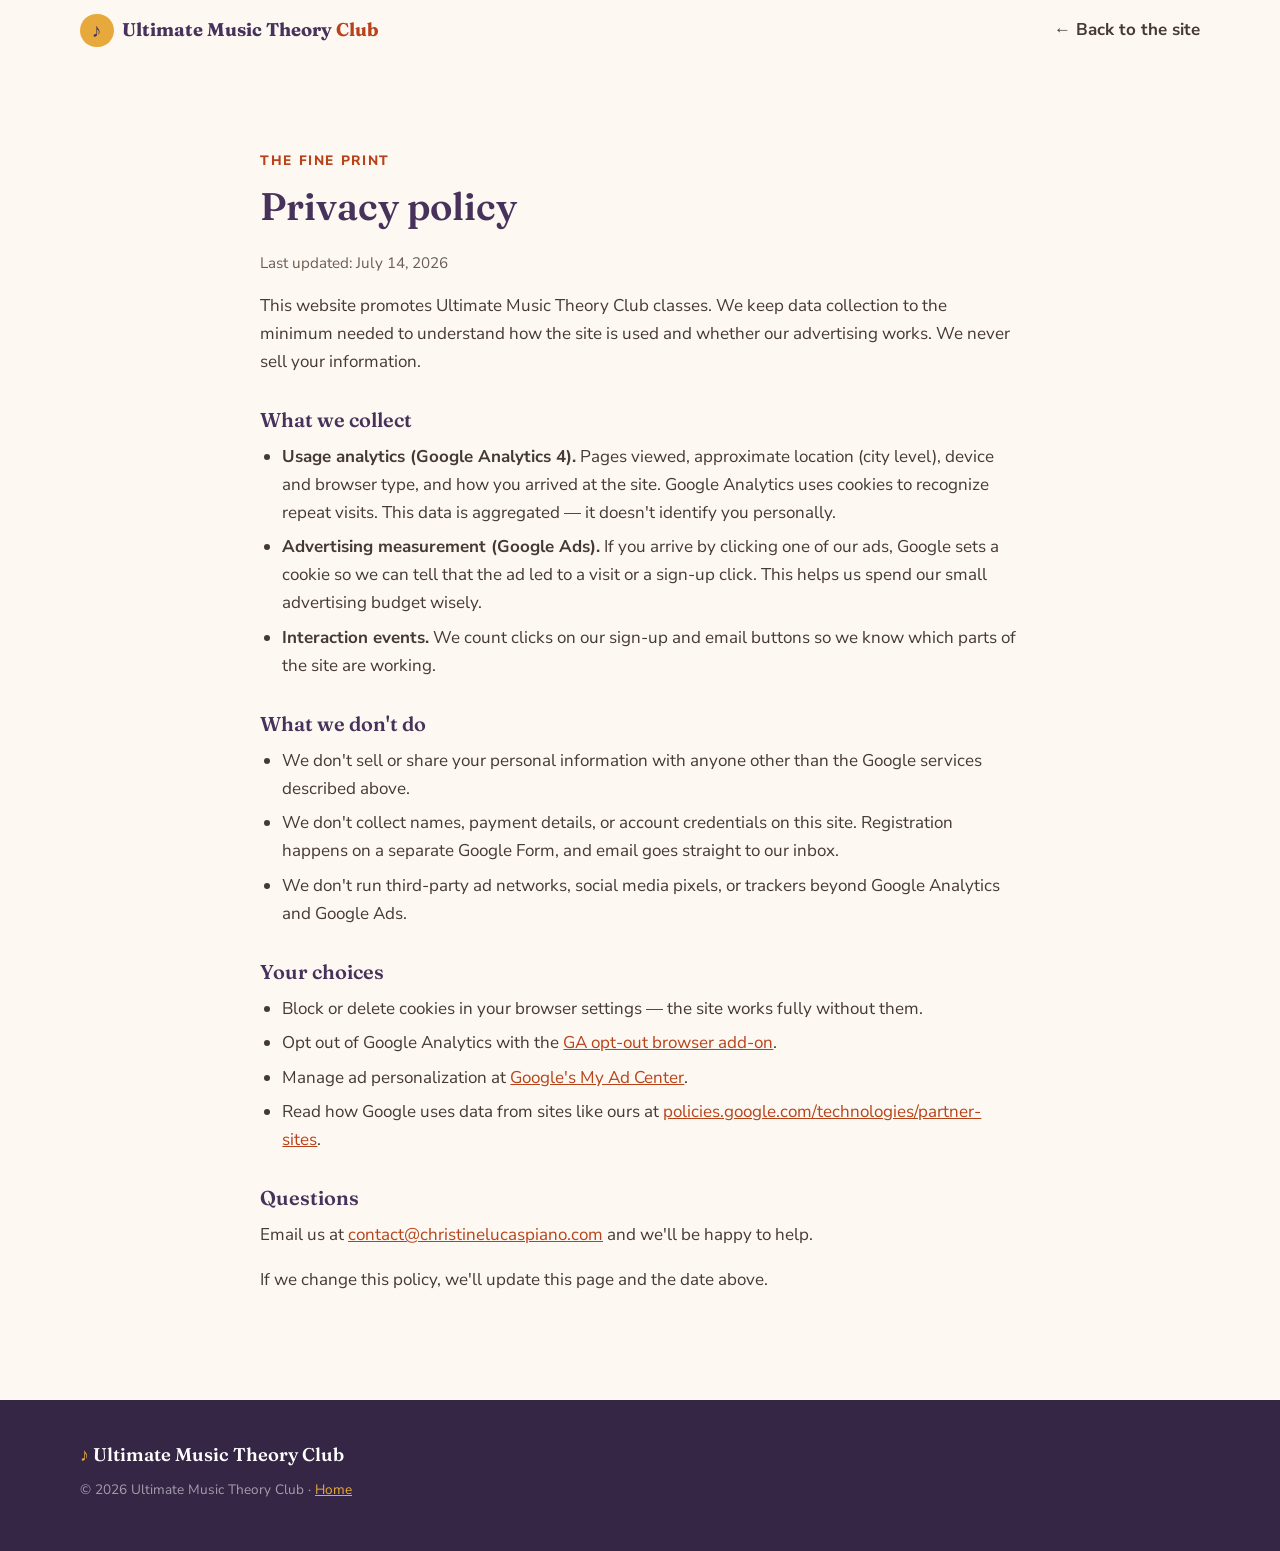
==== privacy.html @ f56b13bc "Add GA4 + Google Ads conversion tracking, privacy policy page - Google tag (gtag.js) in index.html h" ====
<!DOCTYPE html>
<html lang="en">
<head>
  <meta charset="UTF-8">
  <meta name="viewport" content="width=device-width, initial-scale=1.0">
  <title>Privacy Policy — Ultimate Music Theory Club</title>
  <meta name="description" content="Privacy policy for the Ultimate Music Theory Club website.">
  <meta name="robots" content="noindex">
  <link rel="icon" href="assets/favicon.svg" type="image/svg+xml">
  <link rel="preconnect" href="https://fonts.googleapis.com">
  <link rel="preconnect" href="https://fonts.gstatic.com" crossorigin>
  <link href="https://fonts.googleapis.com/css2?family=Fraunces:opsz,wght@9..144,500;9..144,600;9..144,700&family=Nunito+Sans:opsz,wght@6..12,400;6..12,600;6..12,700;6..12,800&display=swap" rel="stylesheet">
  <link rel="stylesheet" href="css/styles.css">
</head>
<body>
  <a class="skip-link" href="#main">Skip to content</a>

  <header class="site-header">
    <div class="container header-inner">
      <a class="brand" href="index.html" aria-label="Ultimate Music Theory Club — home">
        <span class="brand-mark" aria-hidden="true">♪</span>
        <span class="brand-text">Ultimate Music Theory <em>Club</em></span>
      </a>
      <nav class="site-nav" aria-label="Main">
        <ul>
          <li><a href="index.html">← Back to the site</a></li>
        </ul>
      </nav>
    </div>
  </header>

  <main id="main">
    <section class="section">
      <div class="container container-narrow prose">
        <p class="eyebrow">The fine print</p>
        <h2>Privacy policy</h2>
        <p class="page-updated">Last updated: July 14, 2026</p>

        <p>
          This website promotes Ultimate Music Theory Club classes. We keep data
          collection to the minimum needed to understand how the site is used and
          whether our advertising works. We never sell your information.
        </p>

        <h3>What we collect</h3>
        <ul>
          <li><strong>Usage analytics (Google Analytics 4).</strong> Pages viewed,
              approximate location (city level), device and browser type, and how you
              arrived at the site. Google Analytics uses cookies to recognize repeat
              visits. This data is aggregated — it doesn't identify you personally.</li>
          <li><strong>Advertising measurement (Google Ads).</strong> If you arrive by
              clicking one of our ads, Google sets a cookie so we can tell that the ad
              led to a visit or a sign-up click. This helps us spend our small
              advertising budget wisely.</li>
          <li><strong>Interaction events.</strong> We count clicks on our sign-up and
              email buttons so we know which parts of the site are working.</li>
        </ul>

        <h3>What we don't do</h3>
        <ul>
          <li>We don't sell or share your personal information with anyone other than
              the Google services described above.</li>
          <li>We don't collect names, payment details, or account credentials on this
              site. Registration happens on a separate Google Form, and email goes
              straight to our inbox.</li>
          <li>We don't run third-party ad networks, social media pixels, or trackers
              beyond Google Analytics and Google Ads.</li>
        </ul>

        <h3>Your choices</h3>
        <ul>
          <li>Block or delete cookies in your browser settings — the site works fully
              without them.</li>
          <li>Opt out of Google Analytics with the
              <a href="https://tools.google.com/dlpage/gaoptout" rel="noopener">GA opt-out browser add-on</a>.</li>
          <li>Manage ad personalization at
              <a href="https://myadcenter.google.com/" rel="noopener">Google's My Ad Center</a>.</li>
          <li>Read how Google uses data from sites like ours at
              <a href="https://policies.google.com/technologies/partner-sites" rel="noopener">policies.google.com/technologies/partner-sites</a>.</li>
        </ul>

        <h3>Questions</h3>
        <p>
          Email us at
          <a data-email-link href="mailto:contact@christinelucaspiano.com">contact@christinelucaspiano.com</a>
          and we'll be happy to help.
        </p>

        <p>
          If we change this policy, we'll update this page and the date above.
        </p>
      </div>
    </section>
  </main>

  <footer class="site-footer">
    <div class="container footer-inner">
      <p class="footer-brand"><span aria-hidden="true">♪</span> Ultimate Music Theory Club</p>
      <p class="footer-fine">© 2026 Ultimate Music Theory Club · <a href="index.html">Home</a></p>
    </div>
  </footer>
</body>
</html>
---- css/styles.css ----
/* ==========================================================================
   Ultimate Music Theory Club — styles
   Warm & friendly: cream backgrounds, terracotta primary, plum headings.
   No frameworks; progressive enhancement (site fully works without JS).
   ========================================================================== */

:root {
  --cream: #fdf8f1;
  --cream-deep: #f7ecdd;
  --white: #ffffff;
  --ink: #453a33;
  --ink-soft: #6b5d53;
  --plum: #46325a;
  --terracotta: #b7431b;
  --terracotta-bright: #d05a2e;
  --gold: #e8a93c;
  --gold-soft: #f8e3bb;
  --teal: #1f6f6f;
  --teal-soft: #dff0ee;
  --violet: #6d4b8c;
  --violet-soft: #ede4f4;
  --rust-soft: #fbe3d6;
  --border: #eadfd0;
  --shadow: 0 10px 30px -12px rgba(70, 50, 90, 0.18);
  --radius: 16px;
  --font-display: "Fraunces", Georgia, "Times New Roman", serif;
  --font-body: "Nunito Sans", -apple-system, BlinkMacSystemFont, "Segoe UI", sans-serif;
}

/* ---------- Base ---------- */

*,
*::before,
*::after {
  box-sizing: border-box;
}

html {
  scroll-behavior: smooth;
  scroll-padding-top: 5.5rem;
}

@media (prefers-reduced-motion: reduce) {
  html {
    scroll-behavior: auto;
  }
}

body {
  margin: 0;
  font-family: var(--font-body);
  font-size: 1.0625rem;
  line-height: 1.65;
  color: var(--ink);
  background: var(--cream);
}

h1,
h2,
h3 {
  font-family: var(--font-display);
  color: var(--plum);
  line-height: 1.15;
  margin: 0 0 0.6em;
}

h1 {
  font-size: clamp(2.3rem, 5.5vw, 3.6rem);
  font-weight: 700;
}

h2 {
  font-size: clamp(1.7rem, 3.5vw, 2.4rem);
  font-weight: 600;
}

h3 {
  font-size: 1.25rem;
  font-weight: 600;
}

p {
  margin: 0 0 1em;
}

a {
  color: var(--terracotta);
}

a:hover {
  color: var(--terracotta-bright);
}

img {
  max-width: 100%;
  height: auto;
}

ul {
  margin: 0;
  padding: 0;
}

:focus-visible {
  outline: 3px solid var(--gold);
  outline-offset: 2px;
  border-radius: 4px;
}

[hidden] {
  display: none !important;
}

.container {
  width: min(1120px, 100% - 2.5rem);
  margin-inline: auto;
}

.container-narrow {
  width: min(760px, 100% - 2.5rem);
}

.skip-link {
  position: absolute;
  left: -9999px;
  top: 0;
  background: var(--plum);
  color: var(--white);
  padding: 0.6rem 1rem;
  border-radius: 0 0 8px 0;
  z-index: 100;
}

.skip-link:focus {
  left: 0;
}

/* ---------- Buttons & badges ---------- */

.btn {
  display: inline-block;
  font-family: var(--font-body);
  font-weight: 800;
  font-size: 1rem;
  text-decoration: none;
  padding: 0.85rem 1.7rem;
  border-radius: 999px;
  transition: transform 0.15s ease, box-shadow 0.15s ease, background 0.15s ease;
}

.btn:active {
  transform: translateY(1px);
}

.btn-primary {
  background: var(--terracotta);
  color: var(--white);
  box-shadow: 0 6px 18px -6px rgba(183, 67, 27, 0.5);
}

.btn-primary:hover {
  background: var(--terracotta-bright);
  color: var(--white);
}

.btn-ghost {
  color: var(--plum);
  border: 2px solid var(--plum);
  background: transparent;
}

.btn-ghost:hover {
  background: var(--plum);
  color: var(--white);
}

.btn-light {
  background: var(--white);
  color: var(--terracotta);
}

.btn-light:hover {
  background: var(--gold-soft);
  color: var(--terracotta);
}

.btn-light.is-disabled {
  opacity: 0.85;
  cursor: default;
  background: rgba(255, 255, 255, 0.25);
  color: var(--white);
  border: 2px dashed rgba(255, 255, 255, 0.7);
}

.btn-small {
  padding: 0.5rem 1.15rem;
  font-size: 0.95rem;
}

.badge {
  display: inline-block;
  font-size: 0.8rem;
  font-weight: 800;
  letter-spacing: 0.04em;
  text-transform: uppercase;
  padding: 0.25rem 0.75rem;
  border-radius: 999px;
  white-space: nowrap;
}

.badge-virtual {
  background: var(--teal-soft);
  color: var(--teal);
}

.badge-hybrid {
  background: var(--violet-soft);
  color: var(--violet);
}

.badge-inperson {
  background: var(--rust-soft);
  color: var(--terracotta);
}

.eyebrow {
  font-weight: 800;
  font-size: 0.85rem;
  letter-spacing: 0.12em;
  text-transform: uppercase;
  color: var(--terracotta);
  margin-bottom: 0.75rem;
}

/* ---------- Header ---------- */

.site-header {
  position: sticky;
  top: 0;
  z-index: 50;
  background: rgba(253, 248, 241, 0.92);
  backdrop-filter: blur(8px);
  border-bottom: 1px solid transparent;
  transition: border-color 0.2s ease, box-shadow 0.2s ease;
}

.site-header.is-scrolled {
  border-bottom-color: var(--border);
  box-shadow: 0 4px 20px -12px rgba(70, 50, 90, 0.25);
}

.header-inner {
  display: flex;
  align-items: center;
  justify-content: space-between;
  gap: 1rem;
  padding-block: 0.85rem;
}

.brand {
  display: flex;
  align-items: center;
  gap: 0.55rem;
  text-decoration: none;
  font-family: var(--font-display);
  font-weight: 700;
  font-size: 1.15rem;
  color: var(--plum);
}

.brand em {
  font-style: normal;
  color: var(--terracotta);
}

.brand-mark {
  display: grid;
  place-items: center;
  width: 2.1rem;
  height: 2.1rem;
  border-radius: 50%;
  background: var(--gold);
  color: var(--plum);
  font-size: 1.2rem;
}

.site-nav ul {
  display: flex;
  align-items: center;
  gap: 1.4rem;
  list-style: none;
}

.site-nav a:not(.btn) {
  text-decoration: none;
  font-weight: 700;
  color: var(--ink);
}

.site-nav a:not(.btn):hover {
  color: var(--terracotta);
}

.nav-toggle {
  display: none;
  align-items: center;
  gap: 0.5rem;
  background: none;
  border: 2px solid var(--border);
  border-radius: 999px;
  padding: 0.4rem 0.9rem;
  font: inherit;
  font-weight: 700;
  color: var(--plum);
  cursor: pointer;
}

.nav-toggle-bar {
  position: relative;
  display: block;
  width: 18px;
  height: 2px;
  background: currentColor;
}

.nav-toggle-bar::before,
.nav-toggle-bar::after {
  content: "";
  position: absolute;
  left: 0;
  width: 18px;
  height: 2px;
  background: currentColor;
}

.nav-toggle-bar::before {
  top: -6px;
}

.nav-toggle-bar::after {
  top: 6px;
}

@media (max-width: 860px) {
  .nav-toggle {
    display: inline-flex;
  }

  .site-nav {
    display: none;
    position: absolute;
    top: 100%;
    left: 0;
    right: 0;
    background: var(--cream);
    border-bottom: 1px solid var(--border);
    box-shadow: var(--shadow);
    padding: 1rem 1.25rem 1.5rem;
  }

  .site-header.nav-open .site-nav {
    display: block;
  }

  .site-nav ul {
    flex-direction: column;
    align-items: stretch;
    gap: 0.25rem;
  }

  .site-nav a:not(.btn) {
    display: block;
    padding: 0.65rem 0.5rem;
    border-radius: 8px;
  }

  .site-nav a:not(.btn):hover {
    background: var(--cream-deep);
  }

  .site-nav .btn {
    margin-top: 0.75rem;
    text-align: center;
  }
}

/* ---------- Hero ---------- */

.hero {
  position: relative;
  overflow: hidden;
  background:
    radial-gradient(60rem 30rem at 110% -10%, var(--gold-soft) 0%, transparent 60%),
    radial-gradient(50rem 28rem at -20% 110%, var(--rust-soft) 0%, transparent 55%),
    var(--cream);
}

.hero-inner {
  display: grid;
  grid-template-columns: minmax(0, 1.15fr) minmax(0, 0.85fr);
  align-items: center;
  gap: 3rem;
  padding-block: clamp(3rem, 8vw, 6rem);
}

.hero-sub {
  font-size: 1.2rem;
  max-width: 34em;
  color: var(--ink-soft);
}

.hero-actions {
  display: flex;
  flex-wrap: wrap;
  gap: 0.9rem;
  margin: 1.7rem 0 1.9rem;
}

.hero-ticks {
  display: flex;
  flex-wrap: wrap;
  gap: 0.5rem 1.5rem;
  list-style: none;
  font-weight: 700;
  color: var(--ink-soft);
  font-size: 0.95rem;
}

.hero-ticks li::before {
  content: "✓";
  color: var(--teal);
  font-weight: 900;
  margin-right: 0.45rem;
}

.hero-visual {
  position: relative;
  display: grid;
  gap: 1.1rem;
  padding: 1rem 0.5rem;
}

.hero-card {
  background: var(--white);
  border: 1px solid var(--border);
  border-radius: var(--radius);
  box-shadow: var(--shadow);
  padding: 1.1rem 1.3rem;
  max-width: 21rem;
}

.hero-card p {
  margin: 0.5rem 0 0;
  font-weight: 700;
  color: var(--plum);
}

.hero-card-1 {
  transform: rotate(-2deg);
}

.hero-card-2 {
  transform: rotate(1.5deg) translateX(2.5rem);
}

.hero-card-3 {
  transform: rotate(-1deg) translateX(0.75rem);
}

.float-note {
  position: absolute;
  font-size: 2.2rem;
  color: var(--gold);
  opacity: 0.9;
}

.float-note-1 {
  top: -0.5rem;
  right: 15%;
  transform: rotate(12deg);
}

.float-note-2 {
  bottom: -0.25rem;
  left: -2%;
  font-size: 2.8rem;
  color: var(--terracotta-bright);
  opacity: 0.35;
  transform: rotate(-10deg);
}

.float-note-3 {
  top: 42%;
  right: -1%;
  color: var(--violet);
  opacity: 0.4;
}

@media (max-width: 860px) {
  .hero-inner {
    grid-template-columns: 1fr;
    gap: 2.25rem;
  }

  .hero-card-2 {
    transform: rotate(1.5deg) translateX(1rem);
  }
}

/* ---------- Sections ---------- */

.section {
  padding-block: clamp(3.25rem, 7vw, 5.5rem);
}

.section-alt {
  background: var(--cream-deep);
}

.section-head {
  max-width: 44em;
  margin-bottom: 2.25rem;
}

.section-lead {
  font-size: 1.15rem;
  color: var(--ink-soft);
}

.section-note {
  margin-top: 1.75rem;
  font-weight: 700;
  color: var(--ink-soft);
  max-width: 44em;
}

/* ---------- Cards ---------- */

.card-grid {
  display: grid;
  gap: 1.4rem;
}

.card-grid.two {
  grid-template-columns: repeat(auto-fit, minmax(min(20rem, 100%), 1fr));
}

.card-grid.three {
  grid-template-columns: repeat(auto-fit, minmax(min(17rem, 100%), 1fr));
}

.card {
  background: var(--white);
  border: 1px solid var(--border);
  border-radius: var(--radius);
  box-shadow: var(--shadow);
  padding: 1.6rem 1.6rem 1.5rem;
}

.card-icon {
  display: grid;
  place-items: center;
  width: 3.1rem;
  height: 3.1rem;
  border-radius: 12px;
  margin-bottom: 1rem;
  background: var(--gold-soft);
  color: var(--terracotta);
}

.card-icon svg {
  width: 1.6rem;
  height: 1.6rem;
}

.icon-see {
  background: var(--teal-soft);
  color: var(--teal);
}

.icon-hear {
  background: var(--violet-soft);
  color: var(--violet);
}

.icon-do {
  background: var(--rust-soft);
  color: var(--terracotta);
}

.format-card .badge {
  margin-bottom: 0.9rem;
}

.format-card p:last-child,
.modality-card p:last-child,
.material-card p:last-child {
  margin-bottom: 0;
}

/* ---------- Lists ---------- */

.check-list,
.dot-list {
  list-style: none;
  display: grid;
  gap: 0.55rem;
}

.check-list li {
  padding-left: 1.7rem;
  position: relative;
}

.check-list li::before {
  content: "✓";
  position: absolute;
  left: 0;
  top: 0;
  color: var(--teal);
  font-weight: 900;
}

.dot-list li {
  padding-left: 1.35rem;
  position: relative;
  font-size: 0.98rem;
}

.dot-list li::before {
  content: "♪";
  position: absolute;
  left: 0;
  top: 0;
  color: var(--gold);
  font-weight: 700;
}

/* ---------- Callouts ---------- */

.callout {
  margin-top: 2rem;
  background: var(--white);
  border: 2px dashed var(--gold);
  border-radius: var(--radius);
  padding: 1.3rem 1.6rem;
  font-size: 1.1rem;
}

.callout p {
  margin: 0;
}

/* ---------- Levels ---------- */

.level-tag {
  display: inline-block;
  font-size: 0.8rem;
  font-weight: 800;
  letter-spacing: 0.06em;
  text-transform: uppercase;
  color: var(--violet);
  background: var(--violet-soft);
  border-radius: 999px;
  padding: 0.25rem 0.8rem;
  margin: 0 0 0.9rem;
}

.level-blurb {
  font-weight: 700;
  color: var(--ink-soft);
}

.level-card .dot-list {
  margin-bottom: 1.1rem;
}

.level-times {
  font-size: 0.92rem;
  color: var(--ink-soft);
  border-top: 1px solid var(--border);
  padding-top: 0.9rem;
  margin-bottom: 0;
}

/* ---------- Schedule ---------- */

.schedule-wrap {
  background: var(--white);
  border: 1px solid var(--border);
  border-radius: var(--radius);
  box-shadow: var(--shadow);
  overflow: hidden;
}

.schedule {
  width: 100%;
  border-collapse: collapse;
  font-size: 1rem;
}

.schedule th,
.schedule td {
  text-align: left;
  padding: 0.95rem 1.4rem;
}

.schedule thead th {
  background: var(--plum);
  color: var(--white);
  font-family: var(--font-body);
  font-size: 0.85rem;
  letter-spacing: 0.08em;
  text-transform: uppercase;
}

.schedule tbody tr:nth-child(even) {
  background: var(--cream);
}

.schedule tbody td a {
  font-weight: 700;
}

@media (max-width: 640px) {
  .schedule thead {
    position: absolute;
    width: 1px;
    height: 1px;
    overflow: hidden;
    clip-path: inset(50%);
  }

  .schedule tbody tr {
    display: block;
    padding: 0.9rem 1.1rem;
    border-bottom: 1px solid var(--border);
  }

  .schedule tbody tr:last-child {
    border-bottom: none;
  }

  .schedule tbody td {
    display: flex;
    justify-content: space-between;
    align-items: baseline;
    gap: 1rem;
    padding: 0.25rem 0;
  }

  .schedule tbody td::before {
    content: attr(data-label);
    font-size: 0.78rem;
    font-weight: 800;
    letter-spacing: 0.08em;
    text-transform: uppercase;
    color: var(--ink-soft);
  }
}

/* ---------- Pricing ---------- */

.pricing-card {
  max-width: 32rem;
  margin-inline: auto;
  background: var(--white);
  border: 1px solid var(--border);
  border-top: 6px solid var(--gold);
  border-radius: var(--radius);
  box-shadow: var(--shadow);
  padding: 2.2rem 2.2rem 2rem;
  text-align: center;
}

.price {
  margin-bottom: 1.4rem;
}

.price-amount {
  font-family: var(--font-display);
  font-size: 3rem;
  font-weight: 700;
  color: var(--plum);
}

.price-period {
  font-size: 1.1rem;
  font-weight: 700;
  color: var(--ink-soft);
}

.pricing-card .check-list {
  text-align: left;
  margin-bottom: 1.4rem;
}

.pricing-fine {
  font-size: 0.92rem;
  color: var(--ink-soft);
}

/* ---------- Teacher ---------- */

.teacher-grid {
  display: grid;
  grid-template-columns: minmax(0, 0.8fr) minmax(0, 1.2fr);
  gap: 3rem;
  align-items: center;
}

.photo-placeholder {
  aspect-ratio: 4 / 5;
  display: grid;
  place-content: center;
  gap: 0.5rem;
  text-align: center;
  background: var(--cream-deep);
  border: 2px dashed var(--border);
  border-radius: var(--radius);
  color: var(--ink-soft);
  font-weight: 700;
}

.photo-placeholder span {
  font-size: 3rem;
  color: var(--gold);
}

.photo-placeholder p {
  margin: 0;
}

.teacher-photo img {
  border-radius: var(--radius);
  box-shadow: var(--shadow);
}

@media (max-width: 760px) {
  .teacher-grid {
    grid-template-columns: 1fr;
    gap: 2rem;
  }

  .teacher-photo {
    max-width: 20rem;
  }
}

/* ---------- Materials ---------- */

.material-links {
  font-size: 0.95rem;
  font-weight: 700;
  margin: 0.75rem 0 0 !important;
}

/* ---------- FAQ ---------- */

.faq-list {
  display: grid;
  gap: 0.85rem;
}

.faq-list details {
  background: var(--white);
  border: 1px solid var(--border);
  border-radius: 12px;
  padding: 0;
  overflow: hidden;
}

.faq-list summary {
  list-style: none;
  cursor: pointer;
  font-weight: 800;
  color: var(--plum);
  padding: 1.05rem 3rem 1.05rem 1.3rem;
  position: relative;
}

.faq-list summary::-webkit-details-marker {
  display: none;
}

.faq-list summary::after {
  content: "+";
  position: absolute;
  right: 1.2rem;
  top: 50%;
  transform: translateY(-50%);
  font-size: 1.4rem;
  font-weight: 400;
  color: var(--terracotta);
  transition: transform 0.2s ease;
}

.faq-list details[open] summary::after {
  transform: translateY(-50%) rotate(45deg);
}

.faq-list details p {
  padding: 0 1.3rem 1.2rem;
  margin: 0;
  color: var(--ink-soft);
}

/* ---------- Sign-up band ---------- */

.signup-band {
  background:
    radial-gradient(40rem 20rem at 15% 120%, rgba(232, 169, 60, 0.35) 0%, transparent 60%),
    var(--plum);
  color: var(--white);
  padding-block: clamp(3.5rem, 7vw, 5.5rem);
  text-align: center;
}

.signup-band h2 {
  color: var(--white);
}

.signup-status {
  font-size: 1.15rem;
  color: rgba(255, 255, 255, 0.85);
  max-width: 36em;
  margin-inline: auto;
}

.signup-actions {
  margin: 1.8rem 0 1.4rem;
}

.signup-contact {
  color: rgba(255, 255, 255, 0.85);
  margin: 0;
}

.signup-contact a {
  color: var(--gold);
  font-weight: 800;
}

/* ---------- Footer ---------- */

.site-footer {
  background: #362646;
  color: rgba(255, 255, 255, 0.8);
  padding-block: 2.5rem;
  font-size: 0.95rem;
}

.footer-inner p {
  margin-bottom: 0.6rem;
}

.footer-brand {
  font-family: var(--font-display);
  font-size: 1.15rem;
  font-weight: 600;
  color: var(--white);
}

.footer-brand span {
  color: var(--gold);
}

.footer-fine {
  font-size: 0.85rem;
  color: rgba(255, 255, 255, 0.55);
}

.site-footer a {
  color: var(--gold);
}

/* ---------- Prose pages (privacy policy, etc.) ---------- */

.prose h3 {
  margin-top: 2rem;
}

.prose ul {
  display: block;
  list-style: disc;
  padding-left: 1.4rem;
  margin-bottom: 1em;
}

.prose li {
  margin-bottom: 0.4rem;
}

.page-updated {
  color: var(--ink-soft);
  font-size: 0.95rem;
}

/* ---------- Reveal animation (JS adds .js to <html>) ---------- */

html.js .reveal {
  opacity: 0;
  transform: translateY(14px);
  transition: opacity 0.5s ease, transform 0.5s ease;
}

html.js .reveal.is-visible {
  opacity: 1;
  transform: none;
}

@media (prefers-reduced-motion: reduce) {
  html.js .reveal {
    opacity: 1;
    transform: none;
    transition: none;
  }
}
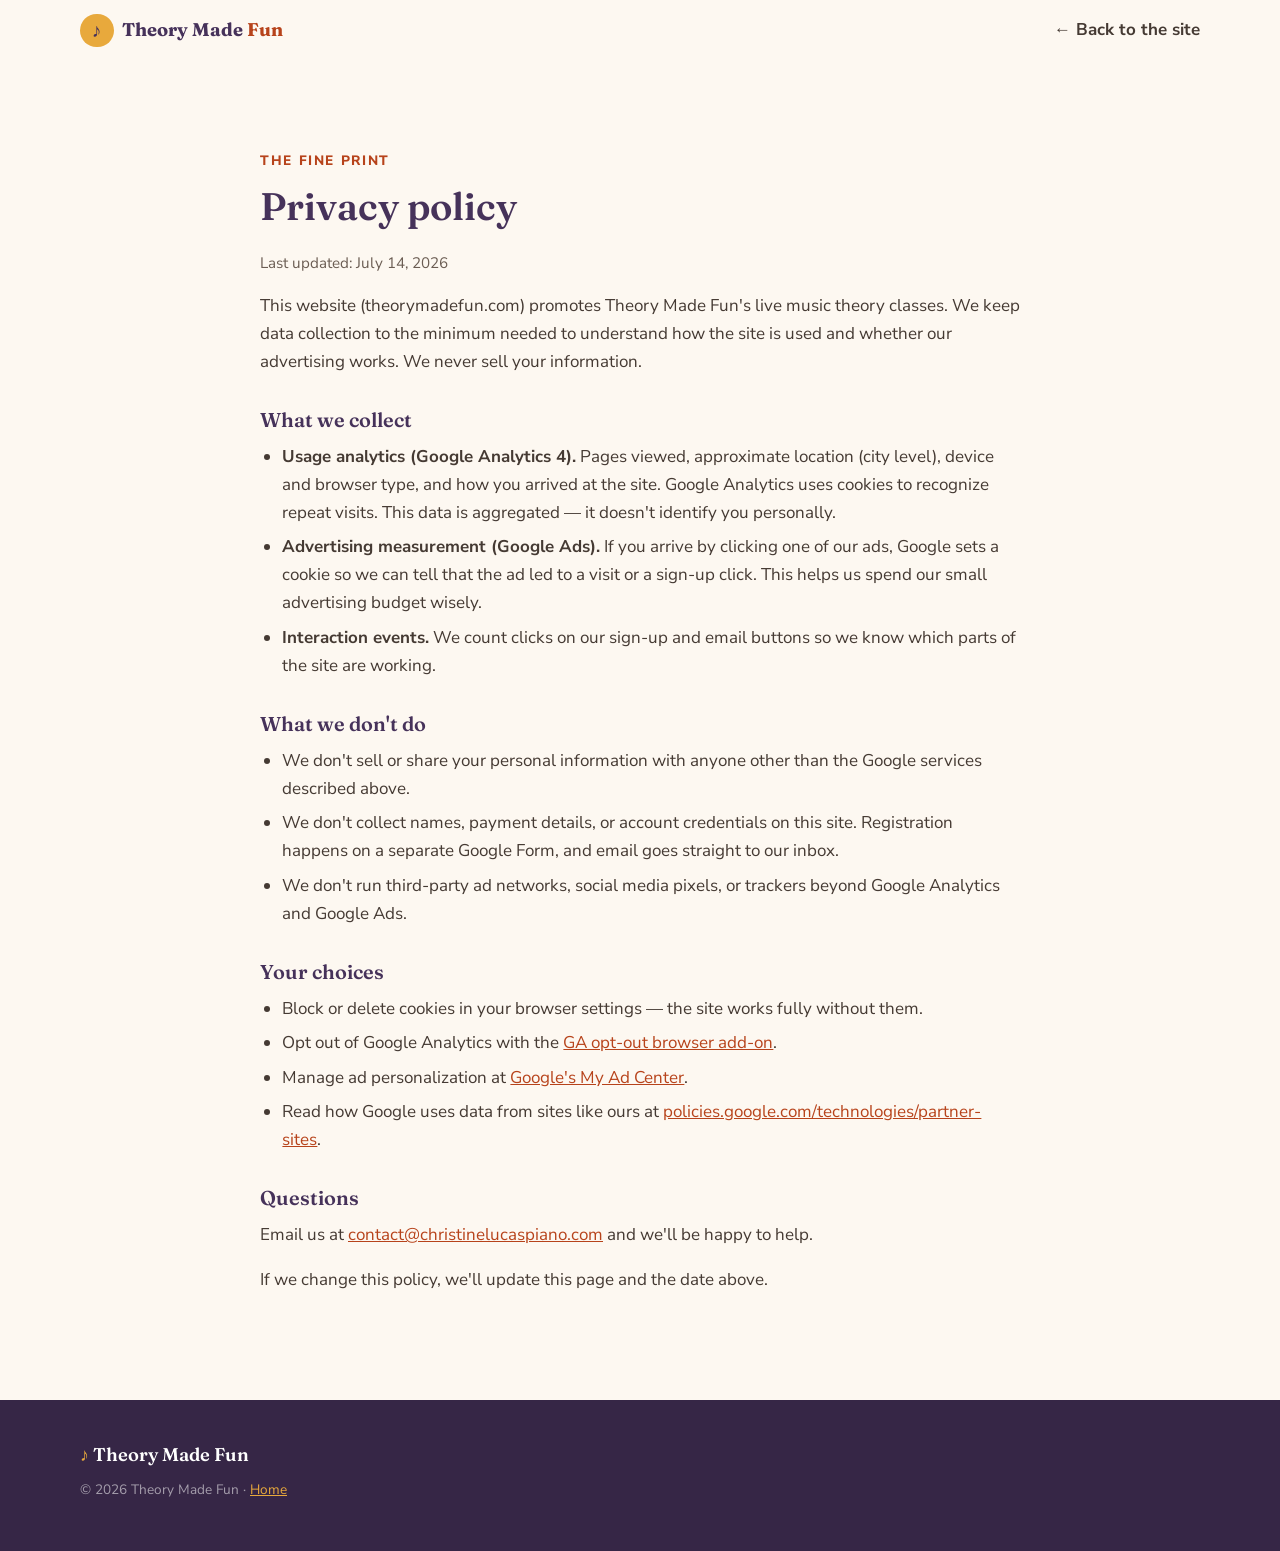
==== commit bae2523e: "Rebrand site identity to Theory Made Fun (theorymadefun.com) Site title, masthead, footer, and socia" ====
--- a/privacy.html
+++ b/privacy.html
@@ -3,8 +3,8 @@
 <head>
   <meta charset="UTF-8">
   <meta name="viewport" content="width=device-width, initial-scale=1.0">
-  <title>Privacy Policy — Ultimate Music Theory Club</title>
-  <meta name="description" content="Privacy policy for the Ultimate Music Theory Club website.">
+  <title>Privacy Policy — Theory Made Fun</title>
+  <meta name="description" content="Privacy policy for theorymadefun.com.">
   <meta name="robots" content="noindex">
   <link rel="icon" href="assets/favicon.svg" type="image/svg+xml">
   <link rel="preconnect" href="https://fonts.googleapis.com">
@@ -17,9 +17,9 @@
 
   <header class="site-header">
     <div class="container header-inner">
-      <a class="brand" href="index.html" aria-label="Ultimate Music Theory Club — home">
+      <a class="brand" href="index.html" aria-label="Theory Made Fun — home">
         <span class="brand-mark" aria-hidden="true">♪</span>
-        <span class="brand-text">Ultimate Music Theory <em>Club</em></span>
+        <span class="brand-text">Theory Made <em>Fun</em></span>
       </a>
       <nav class="site-nav" aria-label="Main">
         <ul>
@@ -37,7 +37,8 @@
         <p class="page-updated">Last updated: July 14, 2026</p>
 
         <p>
-          This website promotes Ultimate Music Theory Club classes. We keep data
+          This website (theorymadefun.com) promotes Theory Made Fun's live music
+          theory classes. We keep data
           collection to the minimum needed to understand how the site is used and
           whether our advertising works. We never sell your information.
         </p>
@@ -95,8 +96,8 @@
 
   <footer class="site-footer">
     <div class="container footer-inner">
-      <p class="footer-brand"><span aria-hidden="true">♪</span> Ultimate Music Theory Club</p>
-      <p class="footer-fine">© 2026 Ultimate Music Theory Club · <a href="index.html">Home</a></p>
+      <p class="footer-brand"><span aria-hidden="true">♪</span> Theory Made Fun</p>
+      <p class="footer-fine">© 2026 Theory Made Fun · <a href="index.html">Home</a></p>
     </div>
   </footer>
 </body>
--- a/css/styles.css
+++ b/css/styles.css
@@ -1,5 +1,5 @@
 /* ==========================================================================
-   Ultimate Music Theory Club — styles
+   Theory Made Fun (theorymadefun.com) — styles
    Warm & friendly: cream backgrounds, terracotta primary, plum headings.
    No frameworks; progressive enhancement (site fully works without JS).
    ========================================================================== */
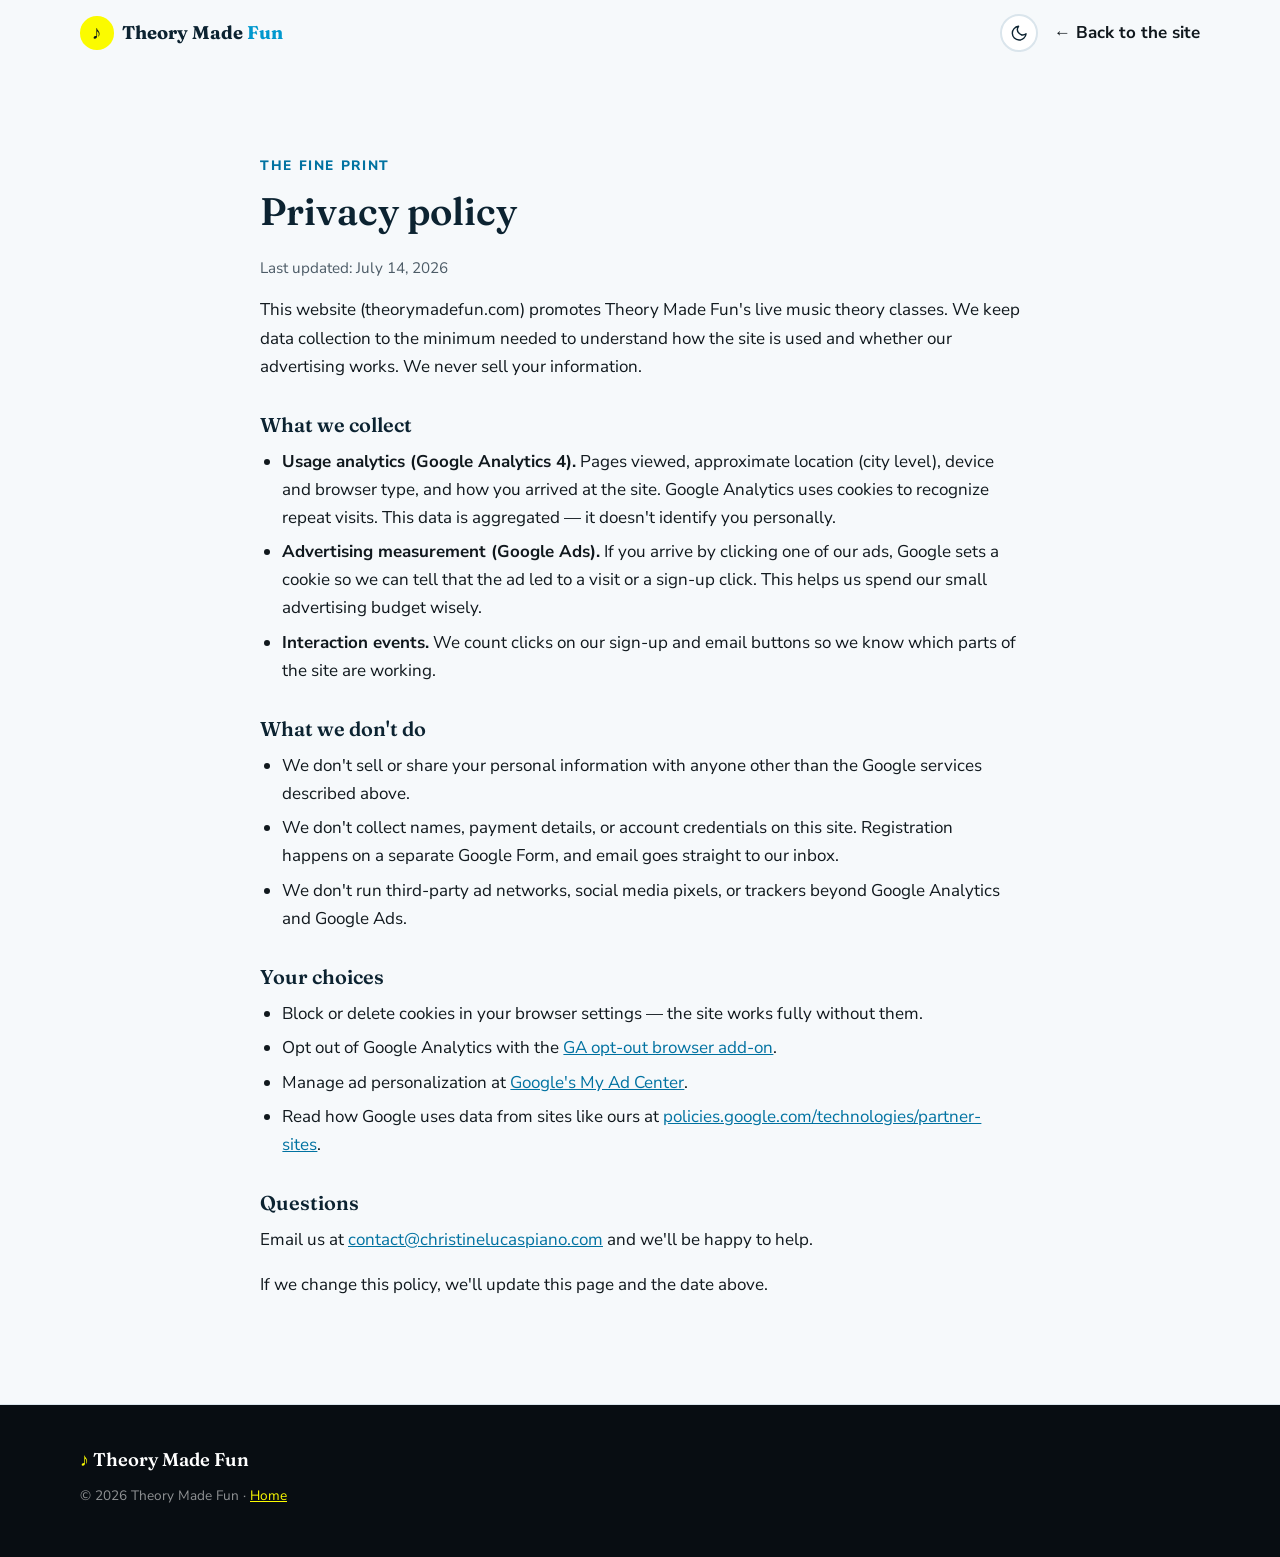
==== commit cd62a87f: "feat: add light/dark theme toggle with the vibrant palette Rework the site's color system around the" ====
--- a/privacy.html
+++ b/privacy.html
@@ -10,6 +10,43 @@
   <link rel="preconnect" href="https://fonts.googleapis.com">
   <link rel="preconnect" href="https://fonts.gstatic.com" crossorigin>
   <link href="https://fonts.googleapis.com/css2?family=Fraunces:opsz,wght@9..144,500;9..144,600;9..144,700&family=Nunito+Sans:opsz,wght@6..12,400;6..12,600;6..12,700;6..12,800&display=swap" rel="stylesheet">
+  <!-- Theme: apply the saved choice before first paint (no flash), then wire the toggle. -->
+  <script>
+    (function () {
+      var root = document.documentElement;
+      root.classList.add("has-js");
+      function stored() { try { return localStorage.getItem("theme"); } catch (e) { return null; } }
+      function systemDark() { return window.matchMedia && window.matchMedia("(prefers-color-scheme: dark)").matches; }
+      function effective() { return root.getAttribute("data-theme") || (systemDark() ? "dark" : "light"); }
+      var saved = stored();
+      if (saved === "light" || saved === "dark") root.setAttribute("data-theme", saved);
+      function sync(btn) {
+        var mode = effective();
+        btn.dataset.mode = mode;
+        btn.setAttribute("aria-pressed", String(mode === "dark"));
+        btn.setAttribute("aria-label", mode === "dark" ? "Switch to light mode" : "Switch to dark mode");
+      }
+      function init() {
+        var btn = document.querySelector("[data-theme-toggle]");
+        if (btn) {
+          sync(btn);
+          btn.addEventListener("click", function () {
+            var next = effective() === "dark" ? "light" : "dark";
+            root.setAttribute("data-theme", next);
+            try { localStorage.setItem("theme", next); } catch (e) {}
+            sync(btn);
+          });
+        }
+        if (window.matchMedia) {
+          window.matchMedia("(prefers-color-scheme: dark)").addEventListener("change", function () {
+            if (!stored() && btn) sync(btn);
+          });
+        }
+      }
+      if (document.readyState === "loading") document.addEventListener("DOMContentLoaded", init);
+      else init();
+    })();
+  </script>
   <link rel="stylesheet" href="css/styles.css">
 </head>
 <body>
@@ -21,6 +58,18 @@
         <span class="brand-mark" aria-hidden="true">♪</span>
         <span class="brand-text">Theory Made <em>Fun</em></span>
       </a>
+      <button class="theme-toggle" type="button" data-theme-toggle aria-label="Switch color theme">
+        <svg class="icon-moon" viewBox="0 0 24 24" fill="none" stroke="currentColor" stroke-width="1.8"
+          stroke-linecap="round" stroke-linejoin="round" aria-hidden="true">
+          <path d="M21 12.8A9 9 0 1 1 11.2 3 7 7 0 0 0 21 12.8Z" />
+        </svg>
+        <svg class="icon-sun" viewBox="0 0 24 24" fill="none" stroke="currentColor" stroke-width="1.8"
+          stroke-linecap="round" stroke-linejoin="round" aria-hidden="true">
+          <circle cx="12" cy="12" r="4" />
+          <path
+            d="M12 2v2M12 20v2M4.9 4.9l1.4 1.4M17.7 17.7l1.4 1.4M2 12h2M20 12h2M4.9 19.1l1.4-1.4M17.7 6.3l1.4-1.4" />
+        </svg>
+      </button>
       <nav class="site-nav" aria-label="Main">
         <ul>
           <li><a href="index.html">← Back to the site</a></li>
--- a/css/styles.css
+++ b/css/styles.css
@@ -1,30 +1,83 @@
 /* ==========================================================================
    Theory Made Fun (theorymadefun.com) — styles
-   Warm & friendly: cream backgrounds, terracotta primary, plum headings.
+   Vibrant palette (yellow → green → teal → blue) with light + dark themes.
+
+   Theming model (see js + inline <head> script):
+   - Semantic tokens only. The 5 vibrant palette colors are used as *fills*
+     paired with near-black content (--on-vibrant); text that sits on a page
+     background uses contrast-safe --text / --heading / --link instead.
+   - :root holds the light theme; [data-theme="dark"] (and the system
+     preference, when the visitor hasn't chosen) swaps in the dark values.
    No frameworks; progressive enhancement (site fully works without JS).
    ========================================================================== */
 
 :root {
-  --cream: #fdf8f1;
-  --cream-deep: #f7ecdd;
-  --white: #ffffff;
-  --ink: #453a33;
-  --ink-soft: #6b5d53;
-  --plum: #46325a;
-  --terracotta: #b7431b;
-  --terracotta-bright: #d05a2e;
-  --gold: #e8a93c;
-  --gold-soft: #f8e3bb;
-  --teal: #1f6f6f;
-  --teal-soft: #dff0ee;
-  --violet: #6d4b8c;
-  --violet-soft: #ede4f4;
-  --rust-soft: #fbe3d6;
-  --border: #eadfd0;
-  --shadow: 0 10px 30px -12px rgba(70, 50, 90, 0.18);
+  /* ---- Structural (theme-independent) ---- */
   --radius: 16px;
   --font-display: "Fraunces", Georgia, "Times New Roman", serif;
   --font-body: "Nunito Sans", -apple-system, BlinkMacSystemFont, "Segoe UI", sans-serif;
+
+  /* ---- Palette (vibrant fills — always paired with --on-vibrant) ---- */
+  --primary: #0098ce;      /* blue  — primary actions        */
+  --cat-virtual: #00c8a5;  /* teal  — "Virtual"              */
+  --cat-inperson: #23ce6b; /* green — "In person"            */
+  --cat-fun: #fbfb00;      /* yellow — "Fun!" / accent pop   */
+  --accent: #fbfb00;       /* yellow accent (fills / on dark)*/
+  --lime: #6ad700;         /* lime accent (decoration)       */
+  --on-vibrant: #08141c;   /* near-black content on any fill */
+
+  /* ---- Fixed dark bands (signup + footer, same in both themes) ---- */
+  --band-bg: #080d12;
+  --band-text: rgba(233, 242, 247, 0.82);
+  --band-heading: #ffffff;
+  --band-link: var(--accent);
+
+  /* ---- Light theme (default) ---- */
+  --bg: #f6f9fb;
+  --bg-alt: #e9f2f7;
+  --surface: #ffffff;
+  --border: #dae5ec;
+  --text: #10181d;
+  --text-muted: #4c5b66;
+  --heading: #0c2331;
+  --link: #0072a1;
+  --link-hover: #005a82;
+  --focus: #006c99;
+  --check: #0b7a49;        /* positive check marks on --bg   */
+  --shadow: 0 10px 30px -12px rgba(12, 35, 48, 0.16);
+}
+
+:root[data-theme="dark"] {
+  --bg: #0b0f13;
+  --bg-alt: #12181d;
+  --surface: #171f25;
+  --border: #2b353d;
+  --text: #e9f0f4;
+  --text-muted: #a6b3bc;
+  --heading: #f4f9fc;
+  --link: #4cbfef;
+  --link-hover: #79d2f5;
+  --focus: #4cbfef;
+  --check: #6ad700;
+  --shadow: 0 12px 34px -14px rgba(0, 0, 0, 0.65);
+}
+
+/* Follow the OS preference until the visitor makes an explicit choice. */
+@media (prefers-color-scheme: dark) {
+  :root:not([data-theme]) {
+    --bg: #0b0f13;
+    --bg-alt: #12181d;
+    --surface: #171f25;
+    --border: #2b353d;
+    --text: #e9f0f4;
+    --text-muted: #a6b3bc;
+    --heading: #f4f9fc;
+    --link: #4cbfef;
+    --link-hover: #79d2f5;
+    --focus: #4cbfef;
+    --check: #6ad700;
+    --shadow: 0 12px 34px -14px rgba(0, 0, 0, 0.65);
+  }
 }
 
 /* ---------- Base ---------- */
@@ -51,15 +104,15 @@
   font-family: var(--font-body);
   font-size: 1.0625rem;
   line-height: 1.65;
-  color: var(--ink);
-  background: var(--cream);
+  color: var(--text);
+  background: var(--bg);
 }
 
 h1,
 h2,
 h3 {
   font-family: var(--font-display);
-  color: var(--plum);
+  color: var(--heading);
   line-height: 1.15;
   margin: 0 0 0.6em;
 }
@@ -84,11 +137,11 @@
 }
 
 a {
-  color: var(--terracotta);
+  color: var(--link);
 }
 
 a:hover {
-  color: var(--terracotta-bright);
+  color: var(--link-hover);
 }
 
 img {
@@ -101,10 +154,22 @@
   padding: 0;
 }
 
+hr {
+  border: none;
+  border-top: 1px solid var(--border);
+  margin: 2rem 0;
+}
+
 :focus-visible {
-  outline: 3px solid var(--gold);
+  outline: 3px solid var(--focus);
   outline-offset: 2px;
   border-radius: 4px;
+}
+
+/* The bands are dark in both themes — keep a bright ring there. */
+.signup-band :focus-visible,
+.site-footer :focus-visible {
+  outline-color: var(--accent);
 }
 
 [hidden] {
@@ -124,8 +189,8 @@
   position: absolute;
   left: -9999px;
   top: 0;
-  background: var(--plum);
-  color: var(--white);
+  background: var(--primary);
+  color: var(--on-vibrant);
   padding: 0.6rem 1rem;
   border-radius: 0 0 8px 0;
   z-index: 100;
@@ -153,43 +218,44 @@
 }
 
 .btn-primary {
-  background: var(--terracotta);
-  color: var(--white);
-  box-shadow: 0 6px 18px -6px rgba(183, 67, 27, 0.5);
+  background: var(--primary);
+  color: var(--on-vibrant);
+  box-shadow: 0 8px 22px -10px color-mix(in srgb, var(--primary) 60%, transparent);
 }
 
 .btn-primary:hover {
-  background: var(--terracotta-bright);
-  color: var(--white);
+  background: color-mix(in srgb, var(--primary) 88%, #ffffff);
+  color: var(--on-vibrant);
 }
 
 .btn-ghost {
-  color: var(--plum);
-  border: 2px solid var(--plum);
+  color: var(--link);
+  border: 2px solid var(--link);
   background: transparent;
 }
 
 .btn-ghost:hover {
-  background: var(--plum);
-  color: var(--white);
+  background: var(--primary);
+  color: var(--on-vibrant);
+  border-color: var(--primary);
 }
 
 .btn-light {
-  background: var(--white);
-  color: var(--terracotta);
+  background: #ffffff;
+  color: var(--on-vibrant);
 }
 
 .btn-light:hover {
-  background: var(--gold-soft);
-  color: var(--terracotta);
+  background: var(--accent);
+  color: var(--on-vibrant);
 }
 
 .btn-light.is-disabled {
-  opacity: 0.85;
+  opacity: 0.9;
   cursor: default;
-  background: rgba(255, 255, 255, 0.25);
-  color: var(--white);
-  border: 2px dashed rgba(255, 255, 255, 0.7);
+  background: rgba(255, 255, 255, 0.16);
+  color: rgba(255, 255, 255, 0.72);
+  border: 2px dashed rgba(255, 255, 255, 0.6);
 }
 
 .btn-small {
@@ -206,21 +272,19 @@
   padding: 0.25rem 0.75rem;
   border-radius: 999px;
   white-space: nowrap;
+  color: var(--on-vibrant);
 }
 
 .badge-virtual {
-  background: var(--teal-soft);
-  color: var(--teal);
+  background: var(--cat-virtual);
 }
 
 .badge-hybrid {
-  background: var(--violet-soft);
-  color: var(--violet);
+  background: var(--cat-fun);
 }
 
 .badge-inperson {
-  background: var(--rust-soft);
-  color: var(--terracotta);
+  background: var(--cat-inperson);
 }
 
 .eyebrow {
@@ -228,7 +292,7 @@
   font-size: 0.85rem;
   letter-spacing: 0.12em;
   text-transform: uppercase;
-  color: var(--terracotta);
+  color: var(--link);
   margin-bottom: 0.75rem;
 }
 
@@ -238,7 +302,7 @@
   position: sticky;
   top: 0;
   z-index: 50;
-  background: rgba(253, 248, 241, 0.92);
+  background: color-mix(in srgb, var(--bg) 88%, transparent);
   backdrop-filter: blur(8px);
   border-bottom: 1px solid transparent;
   transition: border-color 0.2s ease, box-shadow 0.2s ease;
@@ -246,13 +310,12 @@
 
 .site-header.is-scrolled {
   border-bottom-color: var(--border);
-  box-shadow: 0 4px 20px -12px rgba(70, 50, 90, 0.25);
+  box-shadow: 0 4px 20px -12px rgba(0, 0, 0, 0.35);
 }
 
 .header-inner {
   display: flex;
   align-items: center;
-  justify-content: space-between;
   gap: 1rem;
   padding-block: 0.85rem;
 }
@@ -261,16 +324,17 @@
   display: flex;
   align-items: center;
   gap: 0.55rem;
+  margin-inline-end: auto;
   text-decoration: none;
   font-family: var(--font-display);
   font-weight: 700;
   font-size: 1.15rem;
-  color: var(--plum);
+  color: var(--heading);
 }
 
 .brand em {
   font-style: normal;
-  color: var(--terracotta);
+  color: var(--primary);
 }
 
 .brand-mark {
@@ -279,8 +343,8 @@
   width: 2.1rem;
   height: 2.1rem;
   border-radius: 50%;
-  background: var(--gold);
-  color: var(--plum);
+  background: var(--accent);
+  color: var(--on-vibrant);
   font-size: 1.2rem;
 }
 
@@ -294,11 +358,55 @@
 .site-nav a:not(.btn) {
   text-decoration: none;
   font-weight: 700;
-  color: var(--ink);
+  color: var(--text);
 }
 
 .site-nav a:not(.btn):hover {
-  color: var(--terracotta);
+  color: var(--link);
+}
+
+/* ---------- Theme toggle ---------- */
+
+.theme-toggle {
+  display: none;
+  align-items: center;
+  justify-content: center;
+  flex: none;
+  width: 2.4rem;
+  height: 2.4rem;
+  padding: 0;
+  border: 2px solid var(--border);
+  border-radius: 999px;
+  background: var(--surface);
+  color: var(--heading);
+  cursor: pointer;
+  transition: border-color 0.15s ease, color 0.15s ease, background 0.15s ease;
+}
+
+.has-js .theme-toggle {
+  display: inline-flex;
+}
+
+.theme-toggle:hover {
+  border-color: var(--primary);
+  color: var(--primary);
+}
+
+.theme-toggle svg {
+  width: 1.15rem;
+  height: 1.15rem;
+}
+
+.theme-toggle .icon-sun {
+  display: none;
+}
+
+.theme-toggle[data-mode="dark"] .icon-moon {
+  display: none;
+}
+
+.theme-toggle[data-mode="dark"] .icon-sun {
+  display: block;
 }
 
 .nav-toggle {
@@ -311,7 +419,7 @@
   padding: 0.4rem 0.9rem;
   font: inherit;
   font-weight: 700;
-  color: var(--plum);
+  color: var(--heading);
   cursor: pointer;
 }
 
@@ -352,7 +460,7 @@
     top: 100%;
     left: 0;
     right: 0;
-    background: var(--cream);
+    background: var(--bg-alt);
     border-bottom: 1px solid var(--border);
     box-shadow: var(--shadow);
     padding: 1rem 1.25rem 1.5rem;
@@ -375,7 +483,7 @@
   }
 
   .site-nav a:not(.btn):hover {
-    background: var(--cream-deep);
+    background: var(--surface);
   }
 
   .site-nav .btn {
@@ -390,9 +498,9 @@
   position: relative;
   overflow: hidden;
   background:
-    radial-gradient(60rem 30rem at 110% -10%, var(--gold-soft) 0%, transparent 60%),
-    radial-gradient(50rem 28rem at -20% 110%, var(--rust-soft) 0%, transparent 55%),
-    var(--cream);
+    radial-gradient(60rem 30rem at 110% -10%, rgba(0, 152, 206, 0.16) 0%, transparent 60%),
+    radial-gradient(50rem 28rem at -20% 110%, rgba(0, 200, 165, 0.14) 0%, transparent 55%),
+    var(--bg);
 }
 
 .hero-inner {
@@ -406,7 +514,7 @@
 .hero-sub {
   font-size: 1.2rem;
   max-width: 34em;
-  color: var(--ink-soft);
+  color: var(--text-muted);
 }
 
 .hero-actions {
@@ -422,13 +530,13 @@
   gap: 0.5rem 1.5rem;
   list-style: none;
   font-weight: 700;
-  color: var(--ink-soft);
+  color: var(--text-muted);
   font-size: 0.95rem;
 }
 
 .hero-ticks li::before {
   content: "✓";
-  color: var(--teal);
+  color: var(--check);
   font-weight: 900;
   margin-right: 0.45rem;
 }
@@ -441,7 +549,7 @@
 }
 
 .hero-card {
-  background: var(--white);
+  background: var(--surface);
   border: 1px solid var(--border);
   border-radius: var(--radius);
   box-shadow: var(--shadow);
@@ -452,7 +560,7 @@
 .hero-card p {
   margin: 0.5rem 0 0;
   font-weight: 700;
-  color: var(--plum);
+  color: var(--heading);
 }
 
 .hero-card-1 {
@@ -470,7 +578,7 @@
 .float-note {
   position: absolute;
   font-size: 2.2rem;
-  color: var(--gold);
+  color: var(--accent);
   opacity: 0.9;
 }
 
@@ -484,16 +592,16 @@
   bottom: -0.25rem;
   left: -2%;
   font-size: 2.8rem;
-  color: var(--terracotta-bright);
-  opacity: 0.35;
+  color: var(--cat-inperson);
+  opacity: 0.5;
   transform: rotate(-10deg);
 }
 
 .float-note-3 {
   top: 42%;
   right: -1%;
-  color: var(--violet);
-  opacity: 0.4;
+  color: var(--primary);
+  opacity: 0.55;
 }
 
 @media (max-width: 860px) {
@@ -514,7 +622,7 @@
 }
 
 .section-alt {
-  background: var(--cream-deep);
+  background: var(--bg-alt);
 }
 
 .section-head {
@@ -524,13 +632,13 @@
 
 .section-lead {
   font-size: 1.15rem;
-  color: var(--ink-soft);
+  color: var(--text-muted);
 }
 
 .section-note {
   margin-top: 1.75rem;
   font-weight: 700;
-  color: var(--ink-soft);
+  color: var(--text-muted);
   max-width: 44em;
 }
 
@@ -550,7 +658,7 @@
 }
 
 .card {
-  background: var(--white);
+  background: var(--surface);
   border: 1px solid var(--border);
   border-radius: var(--radius);
   box-shadow: var(--shadow);
@@ -564,8 +672,8 @@
   height: 3.1rem;
   border-radius: 12px;
   margin-bottom: 1rem;
-  background: var(--gold-soft);
-  color: var(--terracotta);
+  background: var(--accent);
+  color: var(--on-vibrant);
 }
 
 .card-icon svg {
@@ -574,18 +682,18 @@
 }
 
 .icon-see {
-  background: var(--teal-soft);
-  color: var(--teal);
+  background: var(--primary);
+  color: var(--on-vibrant);
 }
 
 .icon-hear {
-  background: var(--violet-soft);
-  color: var(--violet);
+  background: var(--cat-virtual);
+  color: var(--on-vibrant);
 }
 
 .icon-do {
-  background: var(--rust-soft);
-  color: var(--terracotta);
+  background: var(--cat-inperson);
+  color: var(--on-vibrant);
 }
 
 .format-card .badge {
@@ -617,7 +725,7 @@
   position: absolute;
   left: 0;
   top: 0;
-  color: var(--teal);
+  color: var(--check);
   font-weight: 900;
 }
 
@@ -632,7 +740,7 @@
   position: absolute;
   left: 0;
   top: 0;
-  color: var(--gold);
+  color: var(--primary);
   font-weight: 700;
 }
 
@@ -640,8 +748,8 @@
 
 .callout {
   margin-top: 2rem;
-  background: var(--white);
-  border: 2px dashed var(--gold);
+  background: var(--surface);
+  border: 2px dashed var(--primary);
   border-radius: var(--radius);
   padding: 1.3rem 1.6rem;
   font-size: 1.1rem;
@@ -659,16 +767,16 @@
   font-weight: 800;
   letter-spacing: 0.06em;
   text-transform: uppercase;
-  color: var(--violet);
-  background: var(--violet-soft);
+  color: var(--on-vibrant);
+  background: var(--cat-virtual);
   border-radius: 999px;
   padding: 0.25rem 0.8rem;
   margin: 0 0 0.9rem;
 }
 
 .level-blurb {
-  font-weight: 700;
-  color: var(--ink-soft);
+  font-weight: 400;
+  color: var(--text-muted);
 }
 
 .level-card .dot-list {
@@ -677,7 +785,7 @@
 
 .level-times {
   font-size: 0.92rem;
-  color: var(--ink-soft);
+  color: var(--text-muted);
   border-top: 1px solid var(--border);
   padding-top: 0.9rem;
   margin-bottom: 0;
@@ -686,7 +794,7 @@
 /* ---------- Schedule ---------- */
 
 .schedule-wrap {
-  background: var(--white);
+  background: var(--surface);
   border: 1px solid var(--border);
   border-radius: var(--radius);
   box-shadow: var(--shadow);
@@ -706,8 +814,8 @@
 }
 
 .schedule thead th {
-  background: var(--plum);
-  color: var(--white);
+  background: var(--primary);
+  color: var(--on-vibrant);
   font-family: var(--font-body);
   font-size: 0.85rem;
   letter-spacing: 0.08em;
@@ -715,7 +823,7 @@
 }
 
 .schedule tbody tr:nth-child(even) {
-  background: var(--cream);
+  background: var(--bg-alt);
 }
 
 .schedule tbody td a {
@@ -755,7 +863,7 @@
     font-weight: 800;
     letter-spacing: 0.08em;
     text-transform: uppercase;
-    color: var(--ink-soft);
+    color: var(--text-muted);
   }
 }
 
@@ -764,9 +872,9 @@
 .pricing-card {
   max-width: 32rem;
   margin-inline: auto;
-  background: var(--white);
+  background: var(--surface);
   border: 1px solid var(--border);
-  border-top: 6px solid var(--gold);
+  border-top: 6px solid var(--primary);
   border-radius: var(--radius);
   box-shadow: var(--shadow);
   padding: 2.2rem 2.2rem 2rem;
@@ -781,13 +889,13 @@
   font-family: var(--font-display);
   font-size: 3rem;
   font-weight: 700;
-  color: var(--plum);
+  color: var(--heading);
 }
 
 .price-period {
   font-size: 1.1rem;
   font-weight: 700;
-  color: var(--ink-soft);
+  color: var(--text-muted);
 }
 
 .pricing-card .check-list {
@@ -797,7 +905,7 @@
 
 .pricing-fine {
   font-size: 0.92rem;
-  color: var(--ink-soft);
+  color: var(--text-muted);
 }
 
 /* ---------- Teacher ---------- */
@@ -815,16 +923,16 @@
   place-content: center;
   gap: 0.5rem;
   text-align: center;
-  background: var(--cream-deep);
+  background: var(--bg-alt);
   border: 2px dashed var(--border);
   border-radius: var(--radius);
-  color: var(--ink-soft);
+  color: var(--text-muted);
   font-weight: 700;
 }
 
 .photo-placeholder span {
   font-size: 3rem;
-  color: var(--gold);
+  color: var(--primary);
 }
 
 .photo-placeholder p {
@@ -863,7 +971,7 @@
 }
 
 .faq-list details {
-  background: var(--white);
+  background: var(--surface);
   border: 1px solid var(--border);
   border-radius: 12px;
   padding: 0;
@@ -874,7 +982,7 @@
   list-style: none;
   cursor: pointer;
   font-weight: 800;
-  color: var(--plum);
+  color: var(--heading);
   padding: 1.05rem 3rem 1.05rem 1.3rem;
   position: relative;
 }
@@ -891,7 +999,7 @@
   transform: translateY(-50%);
   font-size: 1.4rem;
   font-weight: 400;
-  color: var(--terracotta);
+  color: var(--primary);
   transition: transform 0.2s ease;
 }
 
@@ -902,22 +1010,23 @@
 .faq-list details p {
   padding: 0 1.3rem 1.2rem;
   margin: 0;
-  color: var(--ink-soft);
+  color: var(--text-muted);
 }
 
 /* ---------- Sign-up band ---------- */
 
 .signup-band {
   background:
-    radial-gradient(40rem 20rem at 15% 120%, rgba(232, 169, 60, 0.35) 0%, transparent 60%),
-    var(--plum);
-  color: var(--white);
+    radial-gradient(40rem 20rem at 15% 120%, rgba(0, 200, 165, 0.28) 0%, transparent 60%),
+    radial-gradient(38rem 20rem at 90% -20%, rgba(0, 152, 206, 0.22) 0%, transparent 60%),
+    var(--band-bg);
+  color: var(--band-text);
   padding-block: clamp(3.5rem, 7vw, 5.5rem);
   text-align: center;
 }
 
 .signup-band h2 {
-  color: var(--white);
+  color: var(--band-heading);
 }
 
 .signup-status {
@@ -937,14 +1046,15 @@
 }
 
 .signup-contact a {
-  color: var(--gold);
+  color: var(--band-link);
   font-weight: 800;
 }
 
 /* ---------- Footer ---------- */
 
 .site-footer {
-  background: #362646;
+  background: var(--band-bg);
+  border-top: 1px solid var(--border);
   color: rgba(255, 255, 255, 0.8);
   padding-block: 2.5rem;
   font-size: 0.95rem;
@@ -958,11 +1068,11 @@
   font-family: var(--font-display);
   font-size: 1.15rem;
   font-weight: 600;
-  color: var(--white);
+  color: var(--band-heading);
 }
 
 .footer-brand span {
-  color: var(--gold);
+  color: var(--accent);
 }
 
 .footer-fine {
@@ -971,7 +1081,7 @@
 }
 
 .site-footer a {
-  color: var(--gold);
+  color: var(--band-link);
 }
 
 /* ---------- Prose pages (privacy policy, etc.) ---------- */
@@ -992,7 +1102,7 @@
 }
 
 .page-updated {
-  color: var(--ink-soft);
+  color: var(--text-muted);
   font-size: 0.95rem;
 }
 
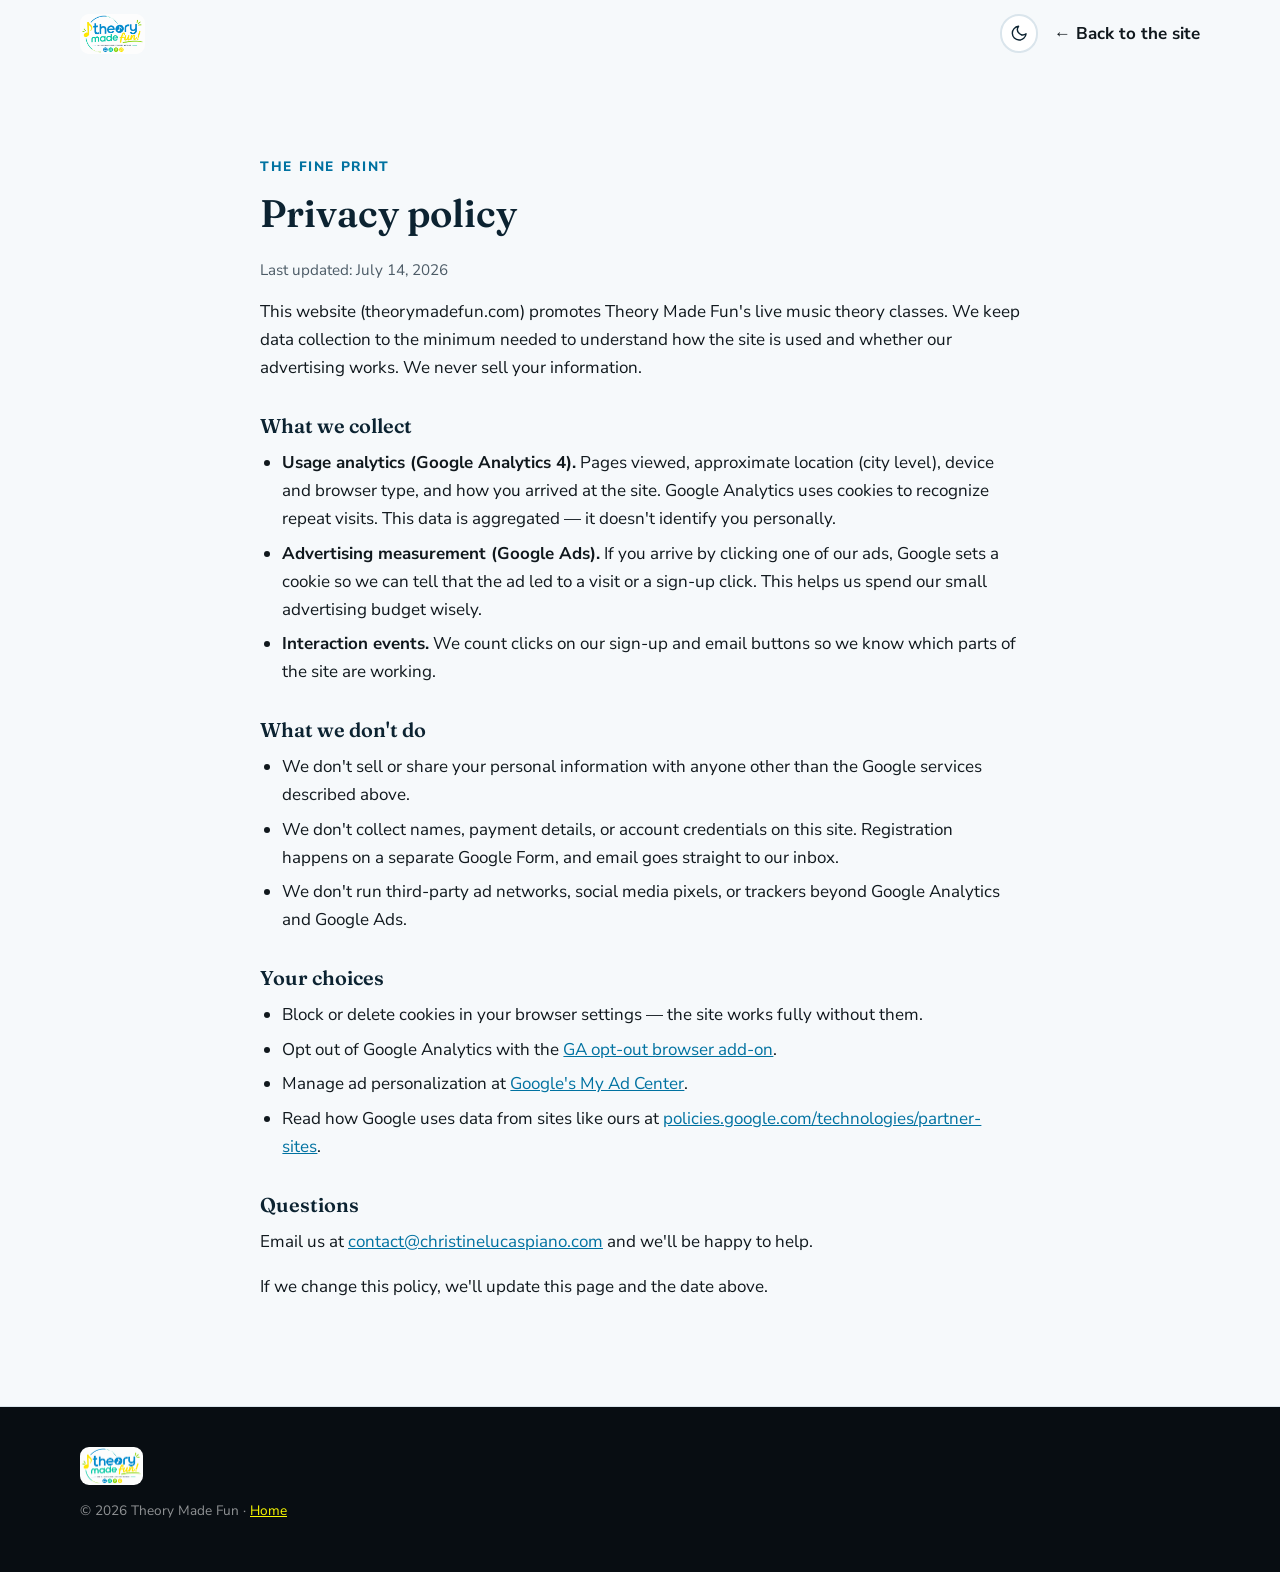
==== commit 156c4206: "feat: use the Theory Made Fun logo in the header and footer Replace the text wordmark (♪ + "Theory M" ====
--- a/privacy.html
+++ b/privacy.html
@@ -55,8 +55,7 @@
   <header class="site-header">
     <div class="container header-inner">
       <a class="brand" href="index.html" aria-label="Theory Made Fun — home">
-        <span class="brand-mark" aria-hidden="true">♪</span>
-        <span class="brand-text">Theory Made <em>Fun</em></span>
+        <img class="brand-logo" src="assets/tmf-logo.png" alt="" width="1000" height="613">
       </a>
       <button class="theme-toggle" type="button" data-theme-toggle aria-label="Switch color theme">
         <svg class="icon-moon" viewBox="0 0 24 24" fill="none" stroke="currentColor" stroke-width="1.8"
@@ -145,7 +144,7 @@
 
   <footer class="site-footer">
     <div class="container footer-inner">
-      <p class="footer-brand"><span aria-hidden="true">♪</span> Theory Made Fun</p>
+      <img class="footer-logo" src="assets/tmf-logo.png" alt="Theory Made Fun" width="1000" height="613">
       <p class="footer-fine">© 2026 Theory Made Fun · <a href="index.html">Home</a></p>
     </div>
   </footer>
--- a/css/styles.css
+++ b/css/styles.css
@@ -323,29 +323,24 @@
 .brand {
   display: flex;
   align-items: center;
-  gap: 0.55rem;
   margin-inline-end: auto;
   text-decoration: none;
-  font-family: var(--font-display);
-  font-weight: 700;
-  font-size: 1.15rem;
-  color: var(--heading);
-}
-
-.brand em {
-  font-style: normal;
-  color: var(--primary);
-}
-
-.brand-mark {
-  display: grid;
-  place-items: center;
-  width: 2.1rem;
-  height: 2.1rem;
-  border-radius: 50%;
-  background: var(--accent);
-  color: var(--on-vibrant);
-  font-size: 1.2rem;
+}
+
+/* The logo PNG has an opaque white background, so rounding its corners makes
+   it read as the wordmark on the light theme and a tidy white logo card on
+   the dark theme — no background-knockout artifacts. */
+.brand-logo {
+  display: block;
+  height: 2.5rem;
+  width: auto;
+  border-radius: 9px;
+}
+
+@media (max-width: 420px) {
+  .brand-logo {
+    height: 2.1rem;
+  }
 }
 
 .site-nav ul {
@@ -1064,15 +1059,12 @@
   margin-bottom: 0.6rem;
 }
 
-.footer-brand {
-  font-family: var(--font-display);
-  font-size: 1.15rem;
-  font-weight: 600;
-  color: var(--band-heading);
-}
-
-.footer-brand span {
-  color: var(--accent);
+.footer-logo {
+  display: block;
+  height: 2.4rem;
+  width: auto;
+  border-radius: 9px;
+  margin-bottom: 0.9rem;
 }
 
 .footer-fine {
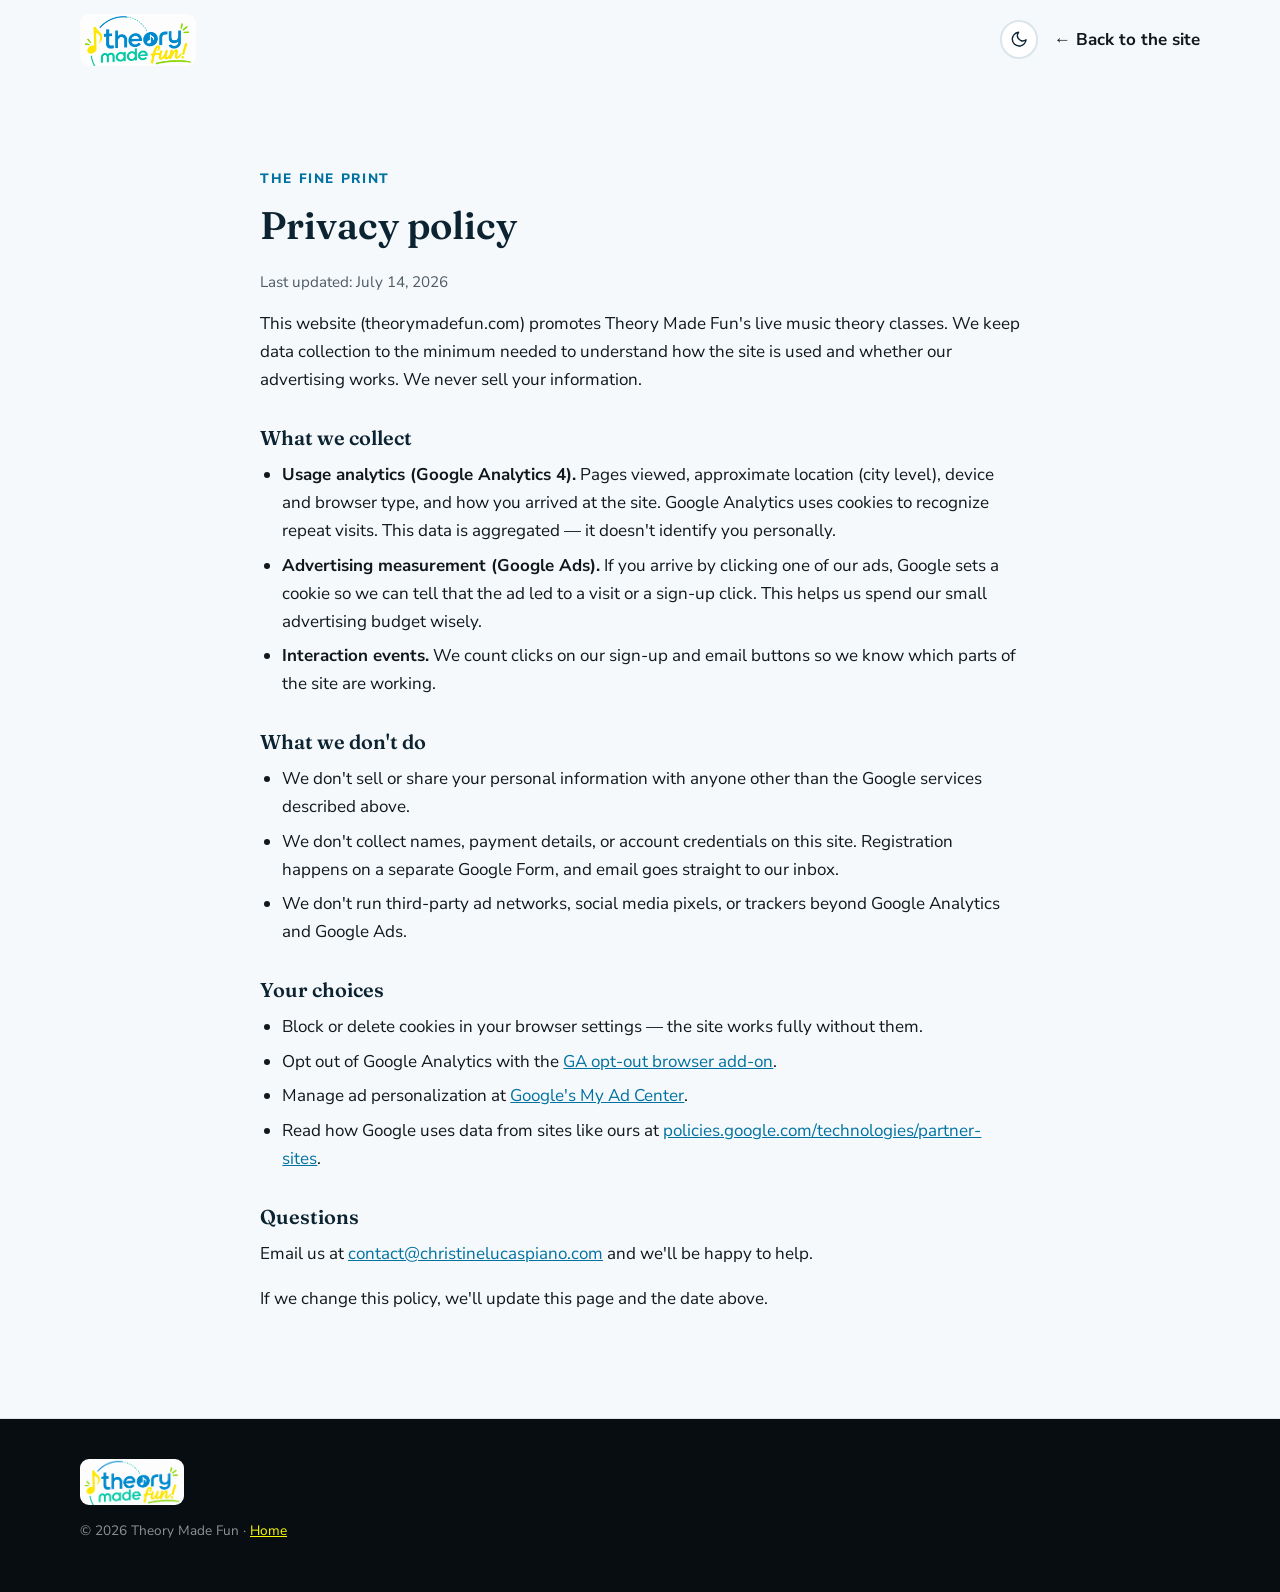
==== commit d9987f00: "fix: enlarge header/footer logo using a wordmark-only crop The full logo stacks the wordmark, taglin" ====
--- a/privacy.html
+++ b/privacy.html
@@ -55,7 +55,7 @@
   <header class="site-header">
     <div class="container header-inner">
       <a class="brand" href="index.html" aria-label="Theory Made Fun — home">
-        <img class="brand-logo" src="assets/tmf-logo.png" alt="" width="1000" height="613">
+        <img class="brand-logo" src="assets/tmf-logo-wordmark.png" alt="" width="900" height="403">
       </a>
       <button class="theme-toggle" type="button" data-theme-toggle aria-label="Switch color theme">
         <svg class="icon-moon" viewBox="0 0 24 24" fill="none" stroke="currentColor" stroke-width="1.8"
@@ -144,7 +144,7 @@
 
   <footer class="site-footer">
     <div class="container footer-inner">
-      <img class="footer-logo" src="assets/tmf-logo.png" alt="Theory Made Fun" width="1000" height="613">
+      <img class="footer-logo" src="assets/tmf-logo-wordmark.png" alt="Theory Made Fun" width="900" height="403">
       <p class="footer-fine">© 2026 Theory Made Fun · <a href="index.html">Home</a></p>
     </div>
   </footer>
--- a/css/styles.css
+++ b/css/styles.css
@@ -332,14 +332,14 @@
    the dark theme — no background-knockout artifacts. */
 .brand-logo {
   display: block;
-  height: 2.5rem;
+  height: 3.25rem;
   width: auto;
   border-radius: 9px;
 }
 
-@media (max-width: 420px) {
+@media (max-width: 480px) {
   .brand-logo {
-    height: 2.1rem;
+    height: 2.6rem;
   }
 }
 
@@ -1061,7 +1061,7 @@
 
 .footer-logo {
   display: block;
-  height: 2.4rem;
+  height: 2.9rem;
   width: auto;
   border-radius: 9px;
   margin-bottom: 0.9rem;
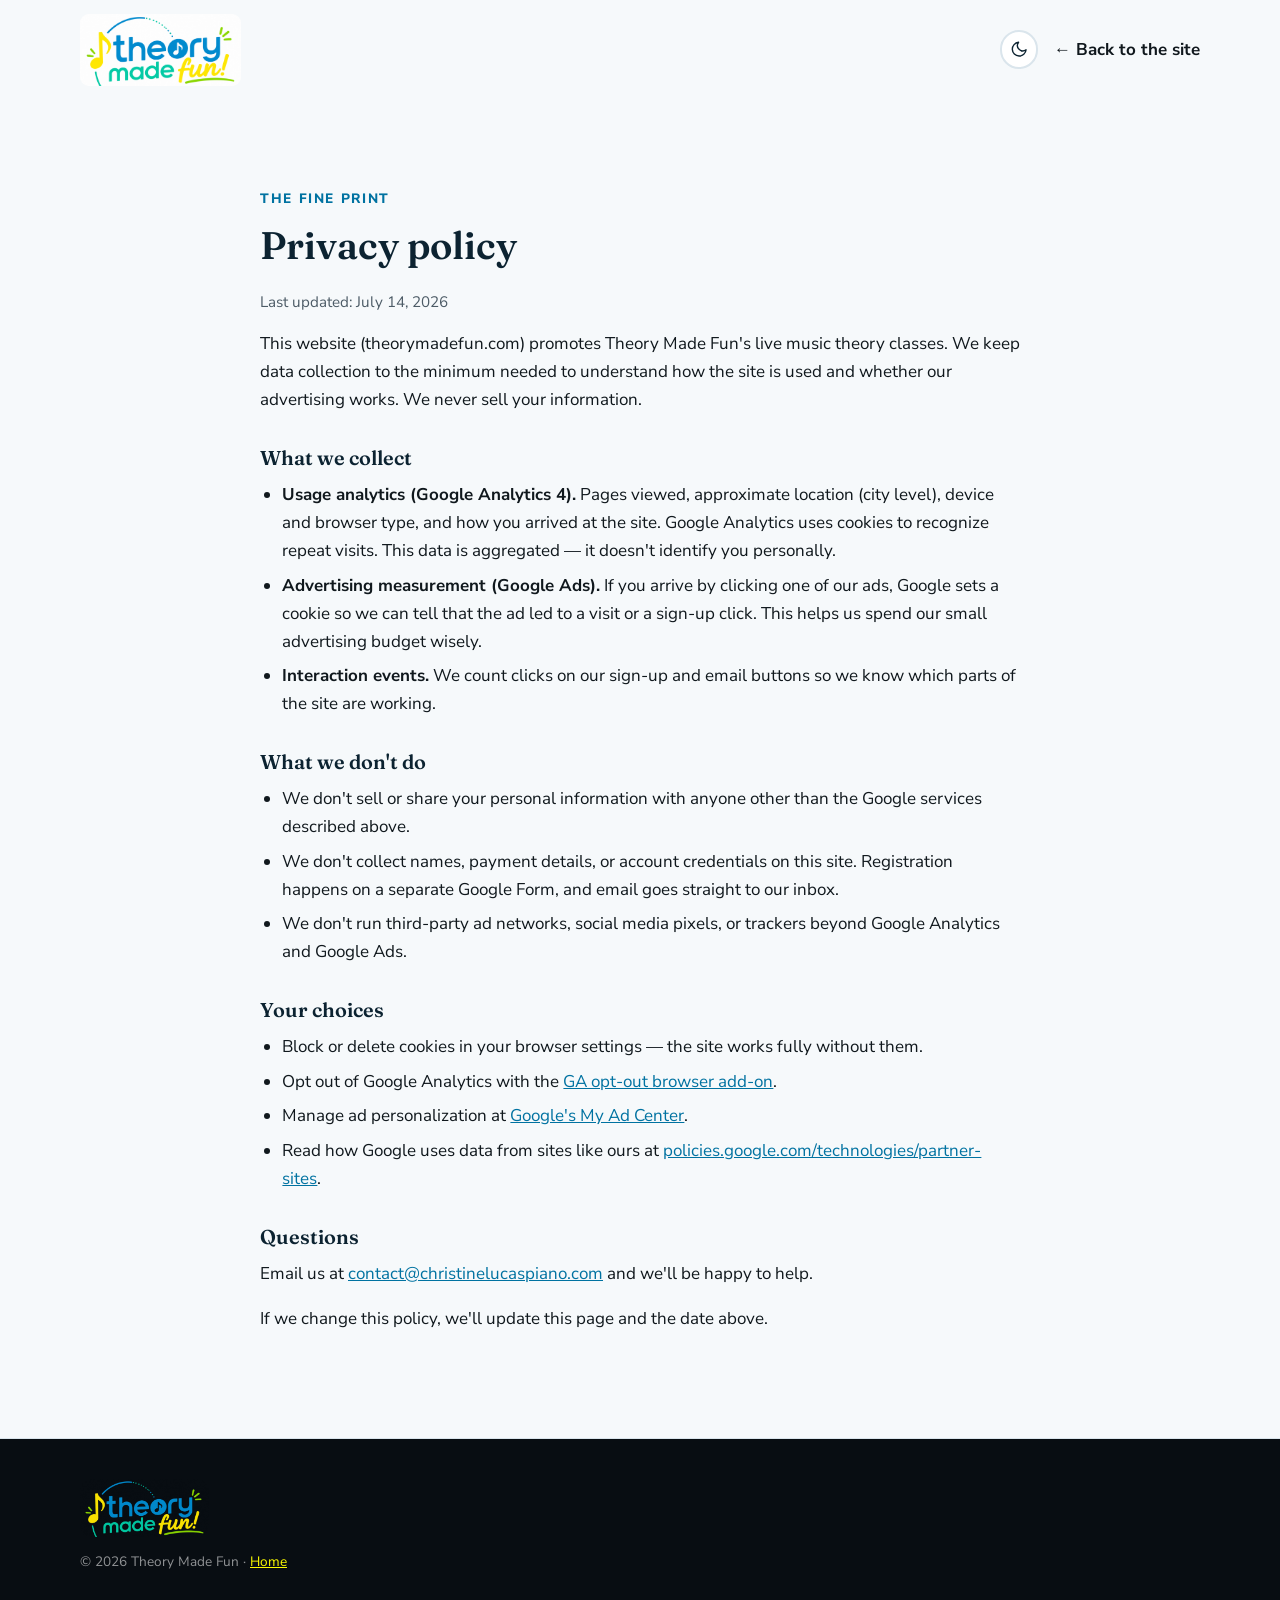
==== commit ad381463: "feat: dark-mode logo variant (transparent knockout) Add a dark-theme wordmark whose white background" ====
--- a/privacy.html
+++ b/privacy.html
@@ -55,7 +55,8 @@
   <header class="site-header">
     <div class="container header-inner">
       <a class="brand" href="index.html" aria-label="Theory Made Fun — home">
-        <img class="brand-logo" src="assets/tmf-logo-wordmark.png" alt="" width="900" height="403">
+        <img class="brand-logo brand-logo--light" src="assets/tmf-logo-wordmark.png" alt="" width="900" height="403">
+        <img class="brand-logo brand-logo--dark" src="assets/tmf-logo-wordmark-dark.png" alt="" width="900" height="403">
       </a>
       <button class="theme-toggle" type="button" data-theme-toggle aria-label="Switch color theme">
         <svg class="icon-moon" viewBox="0 0 24 24" fill="none" stroke="currentColor" stroke-width="1.8"
@@ -144,7 +145,7 @@
 
   <footer class="site-footer">
     <div class="container footer-inner">
-      <img class="footer-logo" src="assets/tmf-logo-wordmark.png" alt="Theory Made Fun" width="900" height="403">
+      <img class="footer-logo" src="assets/tmf-logo-wordmark-dark.png" alt="Theory Made Fun" width="900" height="403">
       <p class="footer-fine">© 2026 Theory Made Fun · <a href="index.html">Home</a></p>
     </div>
   </footer>
--- a/css/styles.css
+++ b/css/styles.css
@@ -90,7 +90,7 @@
 
 html {
   scroll-behavior: smooth;
-  scroll-padding-top: 5.5rem;
+  scroll-padding-top: 7rem;
 }
 
 @media (prefers-reduced-motion: reduce) {
@@ -332,14 +332,39 @@
    the dark theme — no background-knockout artifacts. */
 .brand-logo {
   display: block;
-  height: 3.25rem;
+  height: 4.5rem;
   width: auto;
   border-radius: 9px;
 }
 
 @media (max-width: 480px) {
   .brand-logo {
-    height: 2.6rem;
+    height: 3.1rem;
+  }
+}
+
+/* Swap the header logo per theme: white-background version on the light
+   theme, transparent (knocked-out) version on the dark theme. The footer
+   always uses the transparent version because its band is dark in both. */
+.brand-logo--dark {
+  display: none;
+}
+
+:root[data-theme="dark"] .brand-logo--light {
+  display: none;
+}
+
+:root[data-theme="dark"] .brand-logo--dark {
+  display: block;
+}
+
+@media (prefers-color-scheme: dark) {
+  :root:not([data-theme]) .brand-logo--light {
+    display: none;
+  }
+
+  :root:not([data-theme]) .brand-logo--dark {
+    display: block;
   }
 }
 
@@ -1061,7 +1086,7 @@
 
 .footer-logo {
   display: block;
-  height: 2.9rem;
+  height: 3.6rem;
   width: auto;
   border-radius: 9px;
   margin-bottom: 0.9rem;
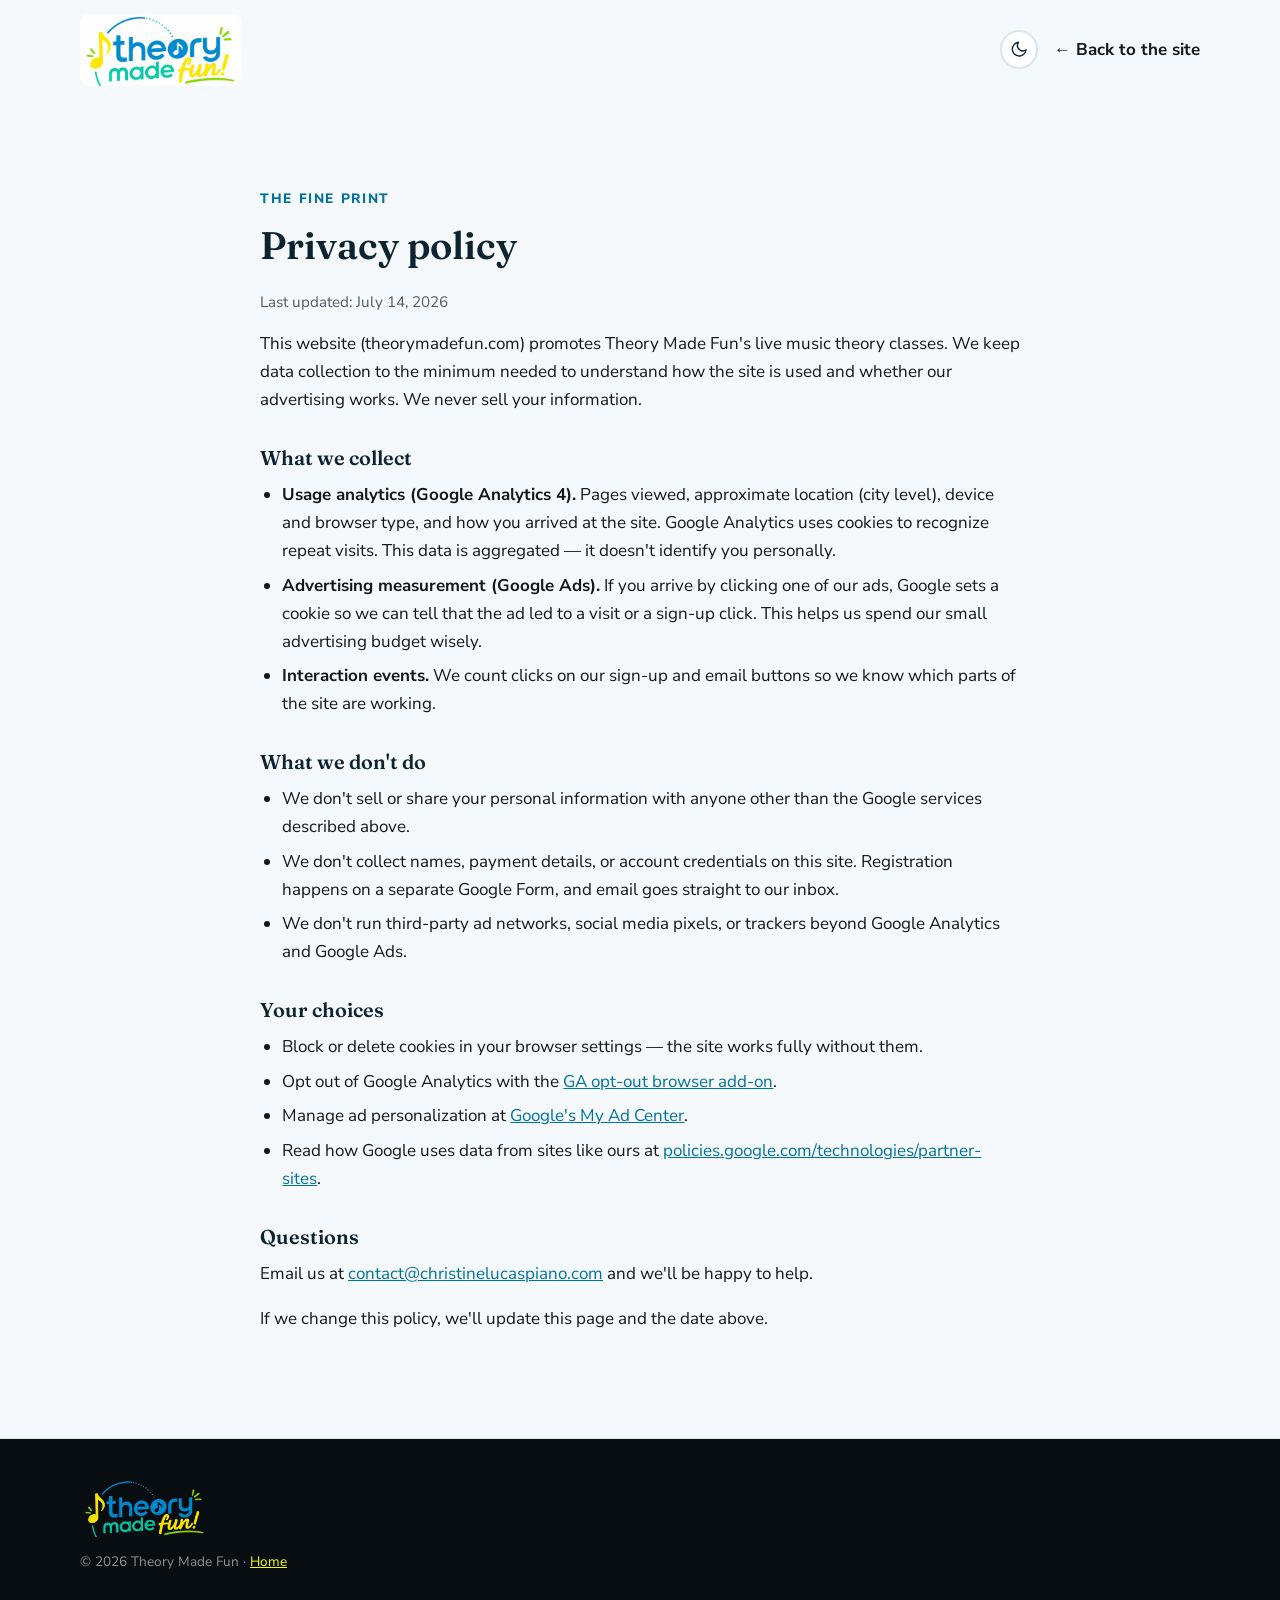
==== commit 4bd87bff: "refactor: rename dark-mode wordmark to tmf-logo-wordmark-transparent.png It was always a transparent" ====
--- a/privacy.html
+++ b/privacy.html
@@ -56,7 +56,7 @@
     <div class="container header-inner">
       <a class="brand" href="index.html" aria-label="Theory Made Fun — home">
         <img class="brand-logo brand-logo--light" src="assets/tmf-logo-wordmark.png" alt="" width="900" height="403">
-        <img class="brand-logo brand-logo--dark" src="assets/tmf-logo-wordmark-dark.png" alt="" width="900" height="403">
+        <img class="brand-logo brand-logo--dark" src="assets/tmf-logo-wordmark-transparent.png" alt="" width="900" height="403">
       </a>
       <button class="theme-toggle" type="button" data-theme-toggle aria-label="Switch color theme">
         <svg class="icon-moon" viewBox="0 0 24 24" fill="none" stroke="currentColor" stroke-width="1.8"
@@ -145,7 +145,7 @@
 
   <footer class="site-footer">
     <div class="container footer-inner">
-      <img class="footer-logo" src="assets/tmf-logo-wordmark-dark.png" alt="Theory Made Fun" width="900" height="403">
+      <img class="footer-logo" src="assets/tmf-logo-wordmark-transparent.png" alt="Theory Made Fun" width="900" height="403">
       <p class="footer-fine">© 2026 Theory Made Fun · <a href="index.html">Home</a></p>
     </div>
   </footer>
--- a/css/styles.css
+++ b/css/styles.css
@@ -662,6 +662,47 @@
   max-width: 44em;
 }
 
+/* ---------- Feature (image beside text) ---------- */
+
+.feature {
+  display: grid;
+  grid-template-columns: minmax(0, 1fr) minmax(0, 1fr);
+  gap: clamp(1.5rem, 4vw, 3rem);
+  align-items: center;
+  margin-bottom: 2.75rem;
+}
+
+.feature-media img {
+  display: block;
+  width: 100%;
+  height: auto;
+  border-radius: var(--radius);
+  box-shadow: var(--shadow);
+}
+
+.feature-body > :last-child {
+  margin-bottom: 0;
+}
+
+/* Image on the right on wide screens. */
+.feature-reverse .feature-media {
+  order: 2;
+}
+
+@media (max-width: 760px) {
+  .feature {
+    grid-template-columns: 1fr;
+    gap: 1.5rem;
+    margin-bottom: 2rem;
+  }
+
+  /* Keep the image on top when stacked, regardless of side. */
+  .feature-media,
+  .feature-reverse .feature-media {
+    order: -1;
+  }
+}
+
 /* ---------- Cards ---------- */
 
 .card-grid {
